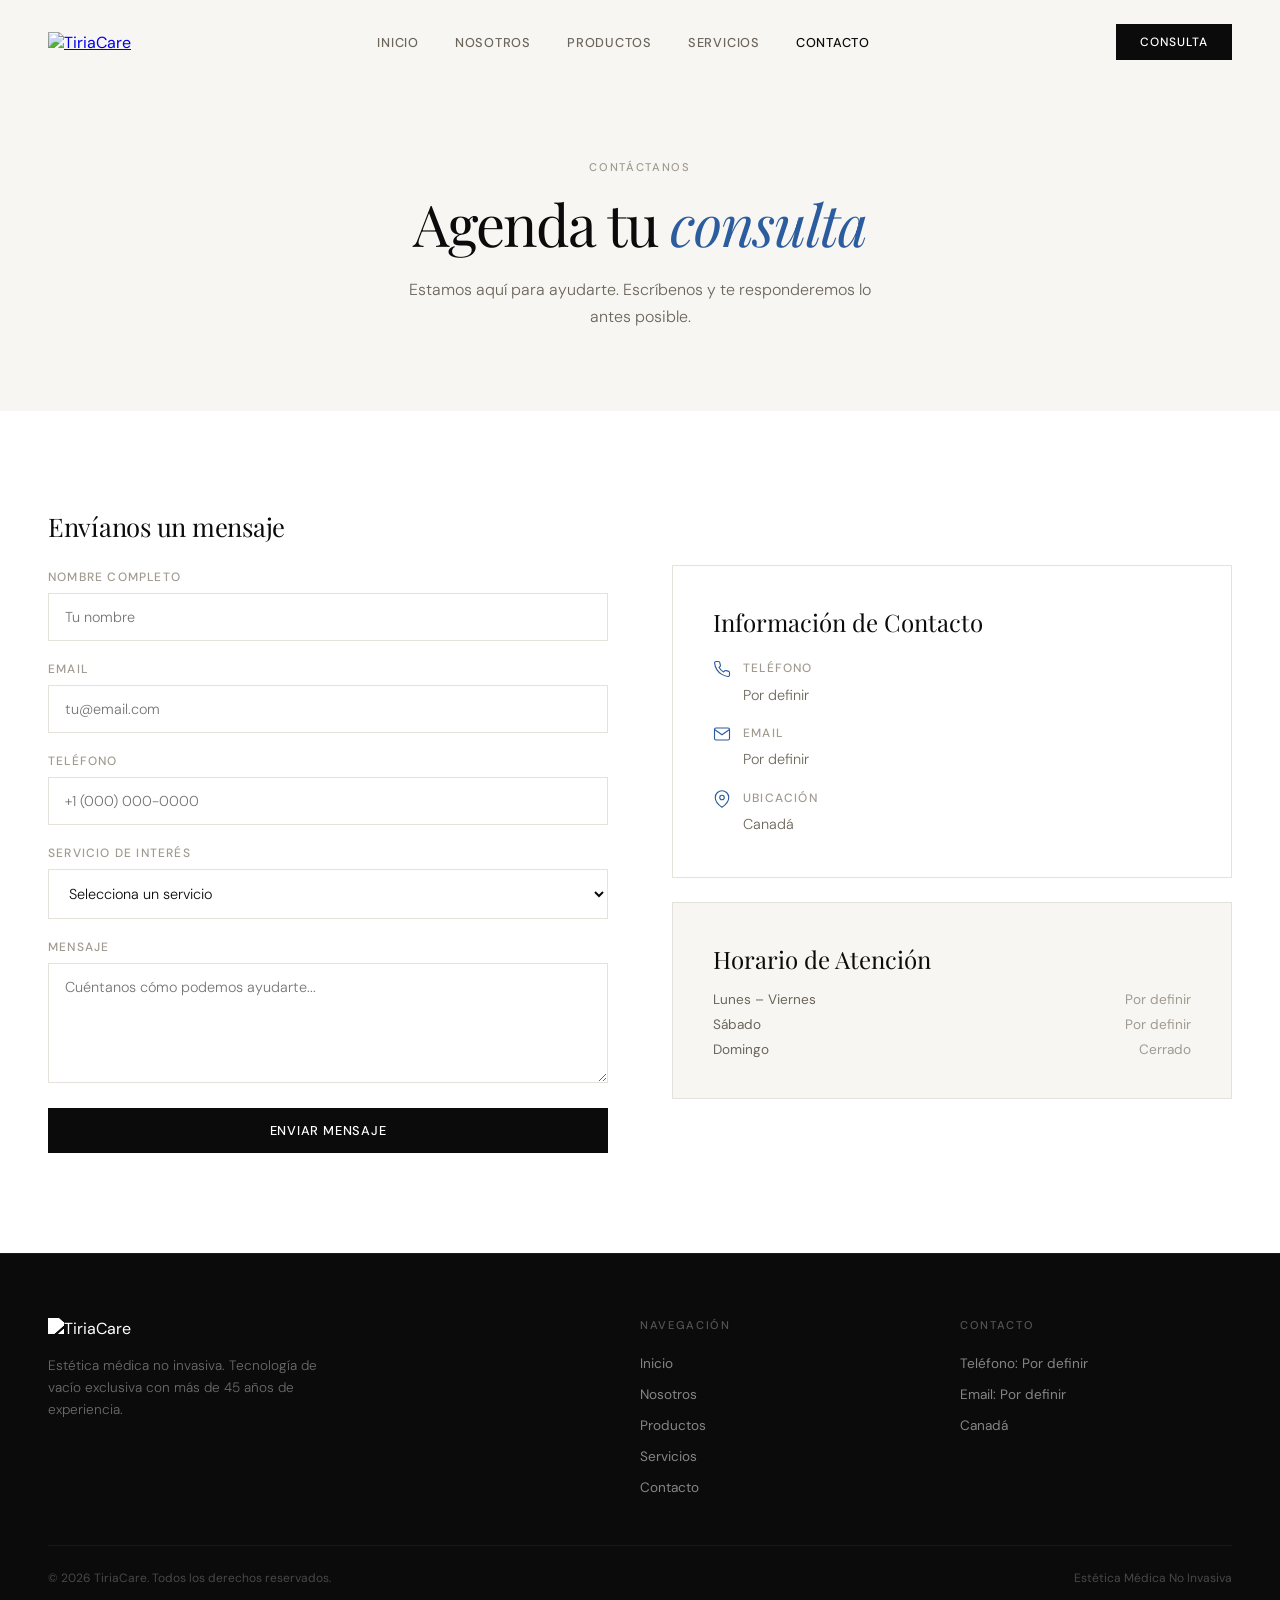
==== pages/contacto.html @ 7736f006 "Save current version — multi-page layout v1 Co-Authored-By: Claude Opus 4.6 (1M context) <noreply@an" ====
<!DOCTYPE html>
<html lang="es">
<head>
  <meta charset="UTF-8">
  <meta name="viewport" content="width=device-width, initial-scale=1.0">
  <title>Contacto — TiriaCare</title>
  <link rel="stylesheet" href="../styles.css">
</head>
<body>

  <!-- Nav -->
  <nav class="nav" id="navbar">
    <a href="../index.html" class="nav-logo"><img src="../brand_assets/logo.jpeg" alt="TiriaCare"></a>
    <div class="nav-links">
      <a href="../index.html">Inicio</a>
      <a href="nosotros.html">Nosotros</a>
      <a href="productos.html">Productos</a>
      <a href="servicios.html">Servicios</a>
      <a href="contacto.html" class="active">Contacto</a>
    </div>
    <a href="contacto.html" class="nav-cta">Consulta</a>
    <button class="hamburger" id="hamburger" aria-label="Menú"><span></span><span></span><span></span></button>
  </nav>
  <div class="mobile-menu" id="mobileMenu">
    <a href="../index.html">Inicio</a>
    <a href="nosotros.html">Nosotros</a>
    <a href="productos.html">Productos</a>
    <a href="servicios.html">Servicios</a>
    <a href="contacto.html">Contacto</a>
  </div>

  <!-- Header -->
  <div class="page-header">
    <p class="page-header-label reveal">Contáctanos</p>
    <h1 class="reveal d1">Agenda tu <em>consulta</em></h1>
    <p class="page-header-sub reveal d2">Estamos aquí para ayudarte. Escríbenos y te responderemos lo antes posible.</p>
  </div>

  <!-- Contact Content -->
  <section class="section">
    <div class="container grid-2-1">
      <!-- Form -->
      <div class="reveal">
        <h2 class="h3" style="margin-bottom: 28px;">Envíanos un mensaje</h2>
        <form onsubmit="event.preventDefault(); alert('Formulario enviado — funcionalidad por conectar');">
          <div class="form-group">
            <label for="nombre">Nombre completo</label>
            <input type="text" id="nombre" name="nombre" placeholder="Tu nombre" required>
          </div>
          <div class="form-group">
            <label for="email">Email</label>
            <input type="email" id="email" name="email" placeholder="tu@email.com" required>
          </div>
          <div class="form-group">
            <label for="telefono">Teléfono</label>
            <input type="tel" id="telefono" name="telefono" placeholder="+1 (000) 000-0000">
          </div>
          <div class="form-group">
            <label for="servicio">Servicio de interés</label>
            <select id="servicio" name="servicio">
              <option value="">Selecciona un servicio</option>
              <option value="estetica">Estética Corporal</option>
              <option value="preoperatorio">Preparación Preoperatoria</option>
              <option value="posoperatorio">Recuperación Posoperatoria</option>
              <option value="fitness">Complemento Fitness</option>
              <option value="formacion">Formación Profesional</option>
              <option value="otro">Otro</option>
            </select>
          </div>
          <div class="form-group">
            <label for="mensaje">Mensaje</label>
            <textarea id="mensaje" name="mensaje" placeholder="Cuéntanos cómo podemos ayudarte..."></textarea>
          </div>
          <button type="submit" class="btn btn-dark" style="width: 100%; justify-content: center;">Enviar Mensaje</button>
        </form>
      </div>

      <!-- Contact Info -->
      <div class="reveal-right">
        <div class="card" style="margin-bottom: 24px;">
          <h3>Información de Contacto</h3>
          <div style="margin-top: 20px; display: flex; flex-direction: column; gap: 16px;">
            <div style="display: flex; align-items: flex-start; gap: 12px;">
              <svg width="18" height="18" viewBox="0 0 24 24" fill="none" stroke="var(--blue)" stroke-width="1.5" stroke-linecap="round" stroke-linejoin="round" style="flex-shrink: 0; margin-top: 2px;">
                <path d="M22 16.92v3a2 2 0 0 1-2.18 2 19.79 19.79 0 0 1-8.63-3.07 19.5 19.5 0 0 1-6-6 19.79 19.79 0 0 1-3.07-8.67A2 2 0 0 1 4.11 2h3a2 2 0 0 1 2 1.72c.127.96.361 1.903.7 2.81a2 2 0 0 1-.45 2.11L8.09 9.91a16 16 0 0 0 6 6l1.27-1.27a2 2 0 0 1 2.11-.45c.907.339 1.85.573 2.81.7A2 2 0 0 1 22 16.92z"/>
              </svg>
              <div>
                <p style="font-size: 0.75rem; font-weight: 500; letter-spacing: 0.1em; text-transform: uppercase; color: var(--gray-400); margin-bottom: 4px;">Teléfono</p>
                <p style="font-size: 0.9rem; color: var(--gray-600);">Por definir</p>
              </div>
            </div>
            <div style="display: flex; align-items: flex-start; gap: 12px;">
              <svg width="18" height="18" viewBox="0 0 24 24" fill="none" stroke="var(--blue)" stroke-width="1.5" stroke-linecap="round" stroke-linejoin="round" style="flex-shrink: 0; margin-top: 2px;">
                <path d="M4 4h16c1.1 0 2 .9 2 2v12c0 1.1-.9 2-2 2H4c-1.1 0-2-.9-2-2V6c0-1.1.9-2 2-2z"/><polyline points="22,6 12,13 2,6"/>
              </svg>
              <div>
                <p style="font-size: 0.75rem; font-weight: 500; letter-spacing: 0.1em; text-transform: uppercase; color: var(--gray-400); margin-bottom: 4px;">Email</p>
                <p style="font-size: 0.9rem; color: var(--gray-600);">Por definir</p>
              </div>
            </div>
            <div style="display: flex; align-items: flex-start; gap: 12px;">
              <svg width="18" height="18" viewBox="0 0 24 24" fill="none" stroke="var(--blue)" stroke-width="1.5" stroke-linecap="round" stroke-linejoin="round" style="flex-shrink: 0; margin-top: 2px;">
                <path d="M21 10c0 7-9 13-9 13s-9-6-9-13a9 9 0 0 1 18 0z"/><circle cx="12" cy="10" r="3"/>
              </svg>
              <div>
                <p style="font-size: 0.75rem; font-weight: 500; letter-spacing: 0.1em; text-transform: uppercase; color: var(--gray-400); margin-bottom: 4px;">Ubicación</p>
                <p style="font-size: 0.9rem; color: var(--gray-600);">Canadá</p>
              </div>
            </div>
          </div>
        </div>

        <div class="card" style="background: var(--off-white); border-color: var(--gray-200);">
          <h3>Horario de Atención</h3>
          <div style="margin-top: 16px; display: flex; flex-direction: column; gap: 8px;">
            <div style="display: flex; justify-content: space-between; font-size: 0.85rem;">
              <span style="color: var(--gray-600);">Lunes – Viernes</span>
              <span style="color: var(--gray-400);">Por definir</span>
            </div>
            <div style="display: flex; justify-content: space-between; font-size: 0.85rem;">
              <span style="color: var(--gray-600);">Sábado</span>
              <span style="color: var(--gray-400);">Por definir</span>
            </div>
            <div style="display: flex; justify-content: space-between; font-size: 0.85rem;">
              <span style="color: var(--gray-600);">Domingo</span>
              <span style="color: var(--gray-400);">Cerrado</span>
            </div>
          </div>
        </div>
      </div>
    </div>
  </section>

  <!-- Footer -->
  <footer class="footer">
    <div class="footer-grid">
      <div class="footer-brand">
        <img src="../brand_assets/logo.jpeg" alt="TiriaCare" style="height: 32px;" class="logo-white">
        <p>Estética médica no invasiva. Tecnología de vacío exclusiva con más de 45 años de experiencia.</p>
      </div>
      <div>
        <h4>Navegación</h4>
        <ul class="footer-links">
          <li><a href="../index.html">Inicio</a></li>
          <li><a href="nosotros.html">Nosotros</a></li>
          <li><a href="productos.html">Productos</a></li>
          <li><a href="servicios.html">Servicios</a></li>
          <li><a href="contacto.html">Contacto</a></li>
        </ul>
      </div>
      <div>
        <h4>Contacto</h4>
        <ul class="footer-links">
          <li><a href="#">Teléfono: Por definir</a></li>
          <li><a href="#">Email: Por definir</a></li>
          <li><a href="#">Canadá</a></li>
        </ul>
      </div>
    </div>
    <div class="footer-bottom">
      <p>&copy; 2026 TiriaCare. Todos los derechos reservados.</p>
      <p>Estética Médica No Invasiva</p>
    </div>
  </footer>

  <script src="../main.js"></script>
</body>
</html>
---- styles.css ----
@import url('https://fonts.googleapis.com/css2?family=Playfair+Display:ital,wght@0,400;0,500;0,600;1,400;1,500&family=DM+Sans:ital,wght@0,300;0,400;0,500;0,600;1,300;1,400&display=swap');

:root {
  --black: #0B0B0B;
  --white: #FFFFFF;
  --off-white: #F8F6F3;
  --blue: #2B5C9E;
  --blue-light: #4A7FCC;
  --blue-pale: #E8EFF8;
  --blue-glass: #6BA3E0;
  --gray-100: #F2F0ED;
  --gray-200: #E5E2DC;
  --gray-400: #A09A90;
  --gray-600: #6B655B;
  --gray-800: #2E2B27;
  --serif: 'Playfair Display', Georgia, serif;
  --sans: 'DM Sans', system-ui, sans-serif;
  --ease-out: cubic-bezier(0.16, 1, 0.3, 1);
}

*, *::before, *::after { margin: 0; padding: 0; box-sizing: border-box; }
html { scroll-behavior: smooth; }
body {
  font-family: var(--sans);
  background: var(--white);
  color: var(--black);
  overflow-x: hidden;
  -webkit-font-smoothing: antialiased;
}

/* ─── NAV ─── */
.nav {
  position: fixed;
  top: 0;
  left: 0;
  right: 0;
  z-index: 100;
  padding: 24px 48px;
  display: flex;
  align-items: center;
  justify-content: space-between;
  transition: background 0.4s ease, padding 0.4s ease, backdrop-filter 0.4s ease;
}
.nav.scrolled {
  background: rgba(255,255,255,0.9);
  backdrop-filter: blur(24px);
  -webkit-backdrop-filter: blur(24px);
  padding: 16px 48px;
  border-bottom: 1px solid var(--gray-200);
}
.nav-logo img { height: 36px; width: auto; }
.nav-links { display: flex; align-items: center; gap: 36px; }
.nav-links a {
  font-family: var(--sans);
  font-size: 0.8rem;
  font-weight: 500;
  letter-spacing: 0.06em;
  text-transform: uppercase;
  color: var(--gray-600);
  text-decoration: none;
  transition: color 0.3s ease;
}
.nav-links a:hover, .nav-links a.active { color: var(--black); }
.nav-cta {
  display: inline-flex;
  align-items: center;
  padding: 10px 24px;
  background: var(--black);
  color: var(--white);
  font-family: var(--sans);
  font-size: 0.75rem;
  font-weight: 500;
  letter-spacing: 0.08em;
  text-transform: uppercase;
  text-decoration: none;
  border: none;
  cursor: pointer;
  transition: background 0.3s ease, transform 0.3s var(--ease-out);
}
.nav-cta:hover { background: var(--blue); transform: translateY(-1px); }
.nav-cta:focus-visible { outline: 2px solid var(--blue); outline-offset: 3px; }

/* Hamburger */
.hamburger {
  display: none;
  flex-direction: column;
  gap: 5px;
  cursor: pointer;
  background: none;
  border: none;
  padding: 8px;
  z-index: 300;
}
.hamburger span {
  width: 22px;
  height: 1.5px;
  background: var(--black);
  transition: transform 0.3s ease, opacity 0.3s ease;
}
.hamburger.active span:nth-child(1) { transform: translateY(6.5px) rotate(45deg); }
.hamburger.active span:nth-child(2) { opacity: 0; }
.hamburger.active span:nth-child(3) { transform: translateY(-6.5px) rotate(-45deg); }

.mobile-menu {
  position: fixed;
  inset: 0;
  z-index: 200;
  background: rgba(255,255,255,0.97);
  backdrop-filter: blur(30px);
  display: flex;
  flex-direction: column;
  align-items: center;
  justify-content: center;
  gap: 28px;
  transform: translateY(-100%);
  transition: transform 0.5s var(--ease-out);
}
.mobile-menu.open { transform: translateY(0); }
.mobile-menu a {
  font-family: var(--serif);
  font-size: 1.75rem;
  color: var(--black);
  text-decoration: none;
}

@media (max-width: 768px) {
  .hamburger { display: flex; }
  .nav-links, .nav .nav-cta { display: none; }
  .nav { padding: 16px 24px; }
  .nav.scrolled { padding: 12px 24px; }
}

/* ─── REVEAL ANIMATIONS ─── */
.reveal {
  opacity: 0;
  transform: translateY(32px);
  transition: opacity 0.8s var(--ease-out), transform 0.8s var(--ease-out);
}
.reveal.visible { opacity: 1; transform: translateY(0); }
.reveal-left { opacity: 0; transform: translateX(-40px); transition: opacity 0.8s var(--ease-out), transform 0.8s var(--ease-out); }
.reveal-left.visible { opacity: 1; transform: translateX(0); }
.reveal-right { opacity: 0; transform: translateX(40px); transition: opacity 0.8s var(--ease-out), transform 0.8s var(--ease-out); }
.reveal-right.visible { opacity: 1; transform: translateX(0); }
.d1 { transition-delay: 0.1s; }
.d2 { transition-delay: 0.2s; }
.d3 { transition-delay: 0.3s; }
.d4 { transition-delay: 0.4s; }

/* ─── HERO (home) ─── */
.hero {
  min-height: 100vh;
  display: flex;
  align-items: center;
  position: relative;
  overflow: hidden;
  background: var(--off-white);
}
.hero-grid {
  max-width: 1280px;
  margin: 0 auto;
  padding: 120px 48px 80px;
  display: grid;
  grid-template-columns: 1fr 1fr;
  gap: 80px;
  align-items: center;
  width: 100%;
}
.hero-badge {
  display: inline-flex;
  align-items: center;
  gap: 10px;
  padding: 8px 16px;
  background: var(--white);
  border: 1px solid var(--gray-200);
  margin-bottom: 32px;
}
.hero-badge span {
  font-size: 0.7rem;
  font-weight: 500;
  letter-spacing: 0.12em;
  text-transform: uppercase;
  color: var(--gray-600);
}
.hero-badge-dot { width: 6px; height: 6px; border-radius: 50%; background: var(--blue); }
.hero h1 {
  font-family: var(--serif);
  font-size: clamp(2.8rem, 5vw, 4.2rem);
  font-weight: 400;
  line-height: 1.1;
  letter-spacing: -0.02em;
  color: var(--black);
  margin-bottom: 24px;
}
.hero h1 em { font-style: italic; color: var(--blue); }
.hero-text {
  font-size: 1rem;
  font-weight: 300;
  line-height: 1.7;
  color: var(--gray-600);
  max-width: 420px;
  margin-bottom: 40px;
}
.hero-btns { display: flex; gap: 12px; flex-wrap: wrap; }
.hero-img-wrap {
  position: relative;
  display: flex;
  align-items: center;
  justify-content: center;
}
.hero-img-wrap img {
  width: 100%;
  max-width: 520px;
  border-radius: 2px;
}
.hero-float {
  position: absolute;
  bottom: -16px;
  left: -24px;
  background: var(--white);
  padding: 20px 28px;
  box-shadow: 0 12px 40px rgba(0,0,0,0.06);
}
.hero-float-num {
  font-family: var(--serif);
  font-size: 2.2rem;
  font-weight: 400;
  color: var(--blue);
  line-height: 1;
}
.hero-float-label {
  font-size: 0.7rem;
  font-weight: 500;
  letter-spacing: 0.1em;
  text-transform: uppercase;
  color: var(--gray-400);
  margin-top: 4px;
}
@media (max-width: 768px) {
  .hero-grid { grid-template-columns: 1fr; gap: 40px; padding: 120px 24px 60px; }
  .hero-img-wrap { order: -1; }
  .hero-float { bottom: -12px; left: 0; }
}

/* ─── BUTTONS ─── */
.btn {
  display: inline-flex;
  align-items: center;
  gap: 8px;
  padding: 14px 32px;
  font-family: var(--sans);
  font-size: 0.8rem;
  font-weight: 500;
  letter-spacing: 0.06em;
  text-transform: uppercase;
  text-decoration: none;
  cursor: pointer;
  border: none;
  transition: transform 0.3s var(--ease-out), box-shadow 0.3s ease, background 0.3s ease, color 0.3s ease;
}
.btn:active { transform: translateY(0) !important; }
.btn:focus-visible { outline: 2px solid var(--blue); outline-offset: 3px; }
.btn-dark {
  background: var(--black);
  color: var(--white);
}
.btn-dark:hover { background: var(--blue); transform: translateY(-2px); box-shadow: 0 8px 24px rgba(43,92,158,0.2); }
.btn-outline {
  background: transparent;
  color: var(--black);
  border: 1px solid var(--gray-200);
}
.btn-outline:hover { border-color: var(--black); transform: translateY(-2px); }
.btn-white {
  background: var(--white);
  color: var(--black);
}
.btn-white:hover { transform: translateY(-2px); box-shadow: 0 8px 24px rgba(0,0,0,0.08); }

/* ─── PAGE HEADERS ─── */
.page-header {
  padding: 160px 48px 80px;
  text-align: center;
  background: var(--off-white);
  position: relative;
}
.page-header-label {
  font-size: 0.7rem;
  font-weight: 500;
  letter-spacing: 0.15em;
  text-transform: uppercase;
  color: var(--gray-400);
  margin-bottom: 16px;
}
.page-header h1 {
  font-family: var(--serif);
  font-size: clamp(2.4rem, 4.5vw, 3.6rem);
  font-weight: 400;
  line-height: 1.15;
  letter-spacing: -0.02em;
  max-width: 600px;
  margin: 0 auto;
}
.page-header h1 em { font-style: italic; color: var(--blue); }
.page-header-sub {
  font-size: 1rem;
  font-weight: 300;
  line-height: 1.7;
  color: var(--gray-600);
  max-width: 500px;
  margin: 20px auto 0;
}
@media (max-width: 768px) {
  .page-header { padding: 140px 24px 60px; }
}

/* ─── SECTIONS ─── */
.section { padding: 100px 48px; }
.section-sm { padding: 60px 48px; }
.section-dark { background: var(--black); color: var(--white); }
.section-cream { background: var(--off-white); }
.section-blue { background: var(--blue); color: var(--white); }
.container { max-width: 1200px; margin: 0 auto; }
.container-sm { max-width: 800px; margin: 0 auto; }
@media (max-width: 768px) {
  .section { padding: 60px 24px; }
  .section-sm { padding: 40px 24px; }
}

/* ─── SECTION LABELS ─── */
.label {
  font-size: 0.7rem;
  font-weight: 500;
  letter-spacing: 0.15em;
  text-transform: uppercase;
  color: var(--gray-400);
  margin-bottom: 12px;
}
.label-light { color: rgba(255,255,255,0.4); }

/* ─── HEADINGS ─── */
.h2 {
  font-family: var(--serif);
  font-size: clamp(2rem, 3.5vw, 3rem);
  font-weight: 400;
  line-height: 1.15;
  letter-spacing: -0.02em;
}
.h2 em { font-style: italic; color: var(--blue); }
.h3 {
  font-family: var(--serif);
  font-size: clamp(1.4rem, 2vw, 1.8rem);
  font-weight: 400;
  line-height: 1.2;
  letter-spacing: -0.01em;
}
.body-text {
  font-size: 0.95rem;
  font-weight: 300;
  line-height: 1.7;
  color: var(--gray-600);
}

/* ─── CARDS ─── */
.card {
  background: var(--white);
  padding: 40px;
  position: relative;
  border: 1px solid var(--gray-200);
  transition: transform 0.5s var(--ease-out), box-shadow 0.5s ease, border-color 0.3s ease;
}
.card:hover {
  transform: translateY(-6px);
  box-shadow: 0 16px 48px rgba(0,0,0,0.06);
  border-color: var(--blue-light);
}
.card-dark {
  background: var(--gray-800);
  border-color: rgba(255,255,255,0.08);
}
.card-dark:hover { border-color: var(--blue-light); }
.card-num {
  font-family: var(--serif);
  font-size: 3rem;
  font-weight: 400;
  color: var(--gray-200);
  line-height: 1;
  margin-bottom: 20px;
}
.card-dark .card-num { color: rgba(255,255,255,0.08); }
.card h3 {
  font-family: var(--serif);
  font-size: 1.5rem;
  font-weight: 400;
  margin-bottom: 4px;
}
.card .tag {
  font-size: 0.7rem;
  font-weight: 500;
  letter-spacing: 0.1em;
  text-transform: uppercase;
  color: var(--blue);
  margin-bottom: 16px;
  display: block;
}
.card p {
  font-size: 0.9rem;
  font-weight: 300;
  line-height: 1.7;
  color: var(--gray-600);
}
.card-dark p { color: rgba(255,255,255,0.5); }
.card-features {
  list-style: none;
  margin-top: 20px;
  display: flex;
  flex-direction: column;
  gap: 8px;
}
.card-features li {
  display: flex;
  align-items: center;
  gap: 10px;
  font-size: 0.85rem;
  color: var(--gray-600);
}
.card-dark .card-features li { color: rgba(255,255,255,0.5); }
.card-features li::before {
  content: '';
  width: 5px;
  height: 5px;
  border-radius: 50%;
  background: var(--blue);
  flex-shrink: 0;
}

/* ─── GRID LAYOUTS ─── */
.grid-2 { display: grid; grid-template-columns: 1fr 1fr; gap: 32px; }
.grid-3 { display: grid; grid-template-columns: repeat(3, 1fr); gap: 32px; }
.grid-4 { display: grid; grid-template-columns: repeat(4, 1fr); gap: 32px; }
.grid-2-1 { display: grid; grid-template-columns: 1fr 1fr; gap: 64px; align-items: center; }
@media (max-width: 1024px) {
  .grid-4 { grid-template-columns: 1fr 1fr; }
}
@media (max-width: 768px) {
  .grid-2, .grid-3, .grid-4, .grid-2-1 { grid-template-columns: 1fr; gap: 24px; }
  .grid-2-1 { gap: 40px; }
}

/* ─── HIGHLIGHTS ROW (home) ─── */
.highlights {
  display: grid;
  grid-template-columns: repeat(3, 1fr);
  border-top: 1px solid var(--gray-200);
  border-bottom: 1px solid var(--gray-200);
}
.highlight-item {
  padding: 48px;
  text-align: center;
  border-right: 1px solid var(--gray-200);
  transition: background 0.3s ease;
}
.highlight-item:last-child { border-right: none; }
.highlight-item:hover { background: var(--off-white); }
.highlight-num {
  font-family: var(--serif);
  font-size: 2.6rem;
  font-weight: 400;
  color: var(--blue);
  line-height: 1;
}
.highlight-text {
  font-size: 0.75rem;
  font-weight: 500;
  letter-spacing: 0.1em;
  text-transform: uppercase;
  color: var(--gray-400);
  margin-top: 8px;
}
@media (max-width: 768px) {
  .highlights { grid-template-columns: 1fr; }
  .highlight-item { border-right: none; border-bottom: 1px solid var(--gray-200); padding: 32px 24px; }
  .highlight-item:last-child { border-bottom: none; }
}

/* ─── SERVICE PREVIEW (home) ─── */
.service-row {
  display: flex;
  align-items: center;
  gap: 20px;
  padding: 24px 0;
  border-bottom: 1px solid var(--gray-200);
  cursor: default;
  transition: padding-left 0.3s var(--ease-out);
}
.service-row:hover { padding-left: 12px; }
.service-row-num {
  font-family: var(--serif);
  font-size: 1.1rem;
  color: var(--gray-400);
  min-width: 28px;
}
.service-row h3 {
  font-family: var(--serif);
  font-size: 1.3rem;
  font-weight: 400;
  flex: 1;
}
.service-row-arrow {
  font-size: 1.2rem;
  color: var(--gray-400);
  transition: transform 0.3s var(--ease-out), color 0.3s ease;
}
.service-row:hover .service-row-arrow { transform: translateX(4px); color: var(--blue); }

/* ─── CTA BANNER ─── */
.cta-banner {
  padding: 80px 48px;
  background: var(--black);
  text-align: center;
  position: relative;
  overflow: hidden;
}
.cta-banner::before {
  content: '';
  position: absolute;
  width: 500px;
  height: 500px;
  border-radius: 50%;
  background: radial-gradient(circle, rgba(43,92,158,0.15), transparent 70%);
  top: 50%;
  left: 50%;
  transform: translate(-50%, -50%);
  pointer-events: none;
}
.cta-banner h2 {
  font-family: var(--serif);
  font-size: clamp(2rem, 3.5vw, 2.8rem);
  font-weight: 400;
  color: var(--white);
  margin-bottom: 16px;
  position: relative;
}
.cta-banner h2 em { font-style: italic; color: var(--blue-light); }
.cta-banner p {
  font-size: 0.95rem;
  font-weight: 300;
  color: rgba(255,255,255,0.5);
  max-width: 440px;
  margin: 0 auto 32px;
  line-height: 1.7;
  position: relative;
}
@media (max-width: 768px) {
  .cta-banner { padding: 60px 24px; }
}

/* ─── FOOTER ─── */
.footer {
  padding: 64px 48px 32px;
  background: var(--black);
  color: var(--white);
  border-top: 1px solid rgba(255,255,255,0.06);
}
.footer-grid {
  max-width: 1200px;
  margin: 0 auto;
  display: grid;
  grid-template-columns: 2fr 1fr 1fr;
  gap: 48px;
}
.footer-brand p {
  font-size: 0.85rem;
  font-weight: 300;
  color: rgba(255,255,255,0.4);
  line-height: 1.6;
  max-width: 300px;
  margin-top: 16px;
}
.footer h4 {
  font-size: 0.7rem;
  font-weight: 500;
  letter-spacing: 0.15em;
  text-transform: uppercase;
  color: rgba(255,255,255,0.3);
  margin-bottom: 20px;
}
.footer-links { list-style: none; display: flex; flex-direction: column; gap: 10px; }
.footer-links a {
  font-size: 0.85rem;
  color: rgba(255,255,255,0.5);
  text-decoration: none;
  transition: color 0.3s ease;
}
.footer-links a:hover { color: var(--white); }
.footer-bottom {
  max-width: 1200px;
  margin: 48px auto 0;
  padding-top: 24px;
  border-top: 1px solid rgba(255,255,255,0.06);
  display: flex;
  justify-content: space-between;
  align-items: center;
}
.footer-bottom p {
  font-size: 0.75rem;
  color: rgba(255,255,255,0.25);
}
@media (max-width: 768px) {
  .footer { padding: 48px 24px 24px; }
  .footer-grid { grid-template-columns: 1fr; gap: 32px; }
  .footer-bottom { flex-direction: column; gap: 8px; }
}

/* ─── ABOUT PAGE SPECIFIC ─── */
.about-img {
  width: 100%;
  border-radius: 2px;
  box-shadow: 0 16px 48px rgba(0,0,0,0.08);
}
.timeline-item {
  display: flex;
  gap: 24px;
  padding: 24px 0;
  border-bottom: 1px solid var(--gray-200);
}
.timeline-year {
  font-family: var(--serif);
  font-size: 1.1rem;
  color: var(--blue);
  min-width: 100px;
  flex-shrink: 0;
}
.timeline-text {
  font-size: 0.9rem;
  font-weight: 300;
  line-height: 1.6;
  color: var(--gray-600);
}

/* ─── PRODUCT PAGE ─── */
.product-hero-img {
  width: 100%;
  max-width: 600px;
  margin: 0 auto;
  display: block;
}

/* ─── SERVICE CONDITIONS ─── */
.condition-chip {
  display: inline-block;
  padding: 8px 18px;
  border: 1px solid var(--gray-200);
  font-size: 0.8rem;
  font-weight: 400;
  color: var(--gray-600);
  transition: background 0.3s ease, color 0.3s ease, border-color 0.3s ease, transform 0.3s var(--ease-out);
}
.condition-chip:hover {
  background: var(--blue);
  color: var(--white);
  border-color: var(--blue);
  transform: translateY(-2px);
}

/* ─── CONTACT FORM ─── */
.form-group { margin-bottom: 20px; }
.form-group label {
  display: block;
  font-size: 0.75rem;
  font-weight: 500;
  letter-spacing: 0.1em;
  text-transform: uppercase;
  color: var(--gray-400);
  margin-bottom: 8px;
}
.form-group input,
.form-group textarea,
.form-group select {
  width: 100%;
  padding: 14px 16px;
  font-family: var(--sans);
  font-size: 0.9rem;
  font-weight: 300;
  color: var(--black);
  background: var(--white);
  border: 1px solid var(--gray-200);
  outline: none;
  transition: border-color 0.3s ease;
}
.form-group input:focus,
.form-group textarea:focus,
.form-group select:focus {
  border-color: var(--blue);
}
.form-group textarea { resize: vertical; min-height: 120px; }

/* ─── ZONE PILLS (servicios) ─── */
.zone-tag {
  display: inline-flex;
  align-items: center;
  gap: 6px;
  padding: 6px 14px;
  background: var(--blue-pale);
  font-size: 0.8rem;
  color: var(--blue);
  font-weight: 400;
}

/* ─── LOGO INVERT ─── */
.logo-white { filter: brightness(0) invert(1); }
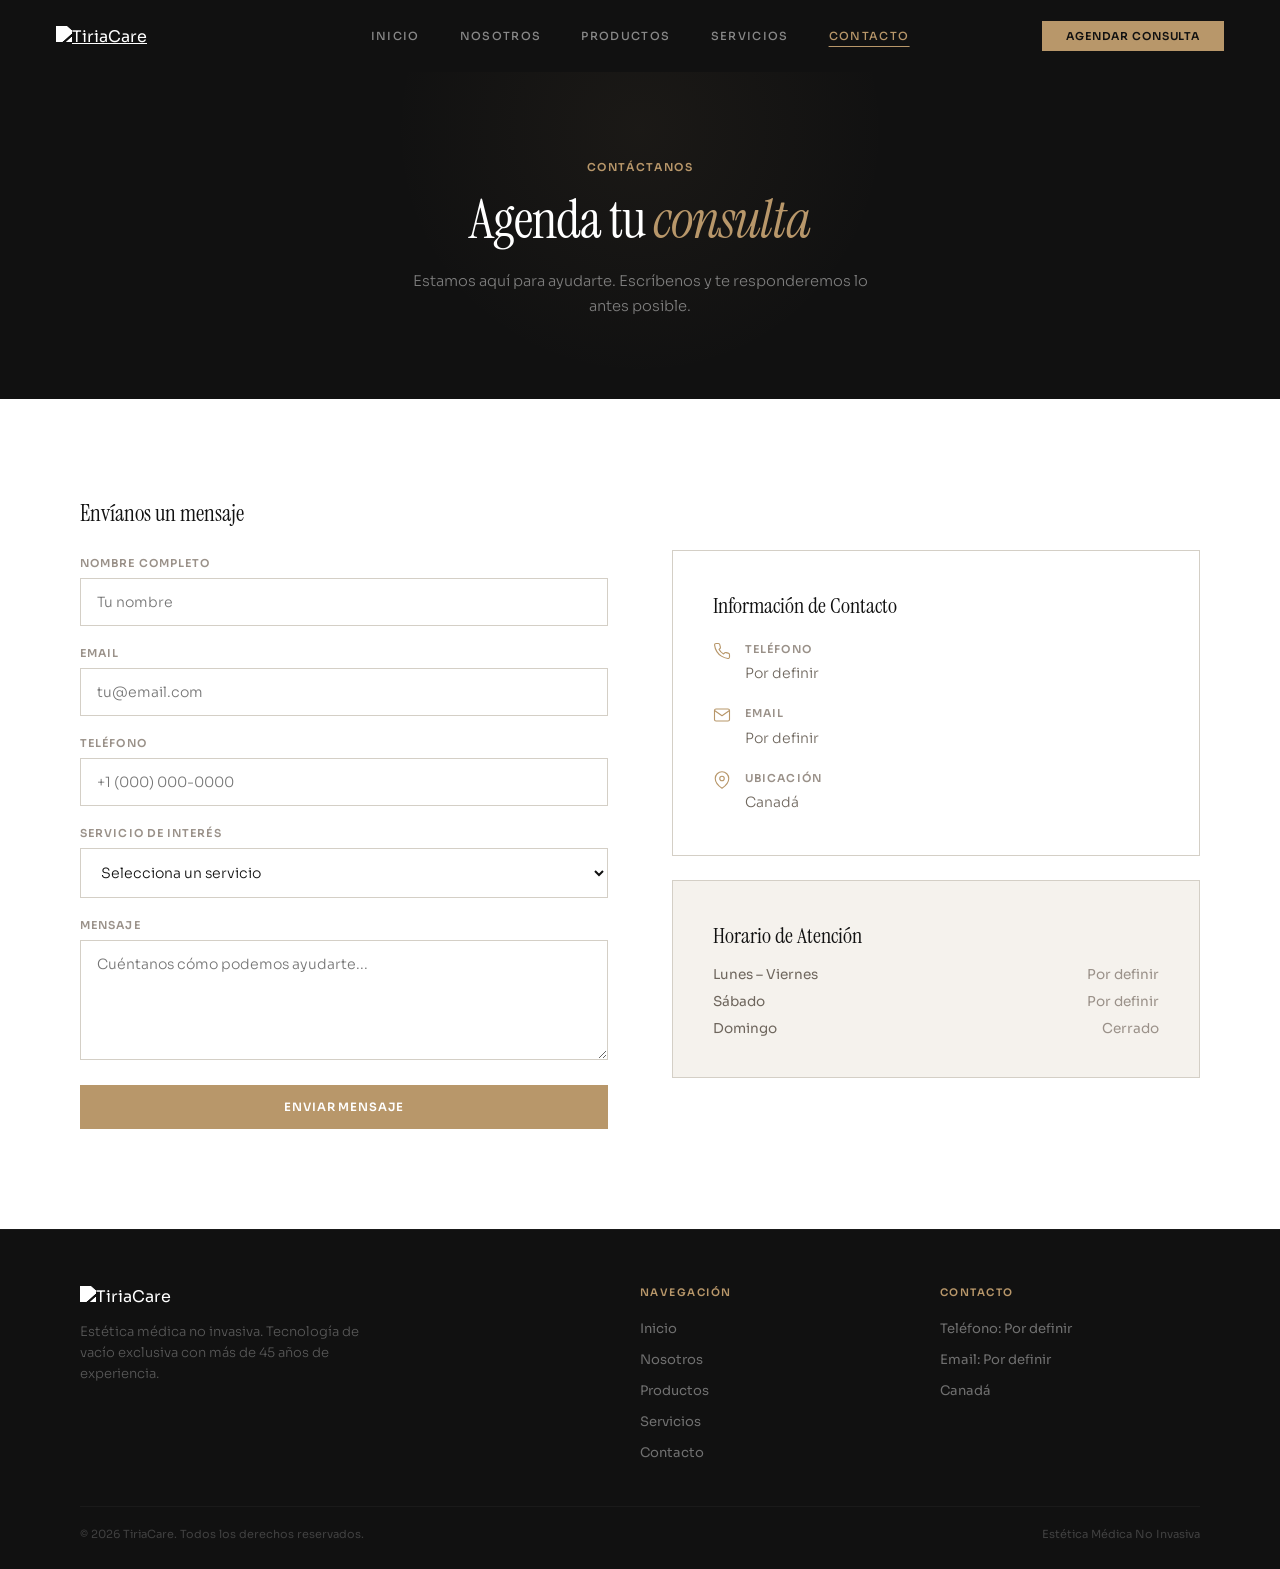
==== commit 82879140: "Example 1 — Dark luxury gold theme Co-Authored-By: Claude Opus 4.6 (1M context) <noreply@anthropic.c" ====
--- a/pages/contacto.html
+++ b/pages/contacto.html
@@ -8,17 +8,16 @@
 </head>
 <body>
 
-  <!-- Nav -->
   <nav class="nav" id="navbar">
     <a href="../index.html" class="nav-logo"><img src="../brand_assets/logo.jpeg" alt="TiriaCare"></a>
-    <div class="nav-links">
+    <div class="nav-center">
       <a href="../index.html">Inicio</a>
       <a href="nosotros.html">Nosotros</a>
       <a href="productos.html">Productos</a>
       <a href="servicios.html">Servicios</a>
       <a href="contacto.html" class="active">Contacto</a>
     </div>
-    <a href="contacto.html" class="nav-cta">Consulta</a>
+    <a href="contacto.html" class="nav-cta">Agendar Consulta</a>
     <button class="hamburger" id="hamburger" aria-label="Menú"><span></span><span></span><span></span></button>
   </nav>
   <div class="mobile-menu" id="mobileMenu">
@@ -29,17 +28,14 @@
     <a href="contacto.html">Contacto</a>
   </div>
 
-  <!-- Header -->
   <div class="page-header">
     <p class="page-header-label reveal">Contáctanos</p>
     <h1 class="reveal d1">Agenda tu <em>consulta</em></h1>
     <p class="page-header-sub reveal d2">Estamos aquí para ayudarte. Escríbenos y te responderemos lo antes posible.</p>
   </div>
 
-  <!-- Contact Content -->
   <section class="section">
     <div class="container grid-2-1">
-      <!-- Form -->
       <div class="reveal">
         <h2 class="h3" style="margin-bottom: 28px;">Envíanos un mensaje</h2>
         <form onsubmit="event.preventDefault(); alert('Formulario enviado — funcionalidad por conectar');">
@@ -71,59 +67,58 @@
             <label for="mensaje">Mensaje</label>
             <textarea id="mensaje" name="mensaje" placeholder="Cuéntanos cómo podemos ayudarte..."></textarea>
           </div>
-          <button type="submit" class="btn btn-dark" style="width: 100%; justify-content: center;">Enviar Mensaje</button>
+          <button type="submit" class="btn btn-gold" style="width: 100%; justify-content: center;">Enviar Mensaje</button>
         </form>
       </div>
 
-      <!-- Contact Info -->
       <div class="reveal-right">
         <div class="card" style="margin-bottom: 24px;">
           <h3>Información de Contacto</h3>
-          <div style="margin-top: 20px; display: flex; flex-direction: column; gap: 16px;">
-            <div style="display: flex; align-items: flex-start; gap: 12px;">
-              <svg width="18" height="18" viewBox="0 0 24 24" fill="none" stroke="var(--blue)" stroke-width="1.5" stroke-linecap="round" stroke-linejoin="round" style="flex-shrink: 0; margin-top: 2px;">
+          <div style="margin-top: 20px; display: flex; flex-direction: column; gap: 18px;">
+            <div style="display: flex; align-items: flex-start; gap: 14px;">
+              <svg width="18" height="18" viewBox="0 0 24 24" fill="none" stroke="var(--gold)" stroke-width="1.5" stroke-linecap="round" stroke-linejoin="round" style="flex-shrink: 0; margin-top: 2px;">
                 <path d="M22 16.92v3a2 2 0 0 1-2.18 2 19.79 19.79 0 0 1-8.63-3.07 19.5 19.5 0 0 1-6-6 19.79 19.79 0 0 1-3.07-8.67A2 2 0 0 1 4.11 2h3a2 2 0 0 1 2 1.72c.127.96.361 1.903.7 2.81a2 2 0 0 1-.45 2.11L8.09 9.91a16 16 0 0 0 6 6l1.27-1.27a2 2 0 0 1 2.11-.45c.907.339 1.85.573 2.81.7A2 2 0 0 1 22 16.92z"/>
               </svg>
               <div>
-                <p style="font-size: 0.75rem; font-weight: 500; letter-spacing: 0.1em; text-transform: uppercase; color: var(--gray-400); margin-bottom: 4px;">Teléfono</p>
-                <p style="font-size: 0.9rem; color: var(--gray-600);">Por definir</p>
+                <p style="font-size: 0.68rem; font-weight: 600; letter-spacing: 0.1em; text-transform: uppercase; color: var(--taupe); margin-bottom: 4px;">Teléfono</p>
+                <p style="font-size: 0.88rem; color: var(--stone);">Por definir</p>
               </div>
             </div>
-            <div style="display: flex; align-items: flex-start; gap: 12px;">
-              <svg width="18" height="18" viewBox="0 0 24 24" fill="none" stroke="var(--blue)" stroke-width="1.5" stroke-linecap="round" stroke-linejoin="round" style="flex-shrink: 0; margin-top: 2px;">
+            <div style="display: flex; align-items: flex-start; gap: 14px;">
+              <svg width="18" height="18" viewBox="0 0 24 24" fill="none" stroke="var(--gold)" stroke-width="1.5" stroke-linecap="round" stroke-linejoin="round" style="flex-shrink: 0; margin-top: 2px;">
                 <path d="M4 4h16c1.1 0 2 .9 2 2v12c0 1.1-.9 2-2 2H4c-1.1 0-2-.9-2-2V6c0-1.1.9-2 2-2z"/><polyline points="22,6 12,13 2,6"/>
               </svg>
               <div>
-                <p style="font-size: 0.75rem; font-weight: 500; letter-spacing: 0.1em; text-transform: uppercase; color: var(--gray-400); margin-bottom: 4px;">Email</p>
-                <p style="font-size: 0.9rem; color: var(--gray-600);">Por definir</p>
+                <p style="font-size: 0.68rem; font-weight: 600; letter-spacing: 0.1em; text-transform: uppercase; color: var(--taupe); margin-bottom: 4px;">Email</p>
+                <p style="font-size: 0.88rem; color: var(--stone);">Por definir</p>
               </div>
             </div>
-            <div style="display: flex; align-items: flex-start; gap: 12px;">
-              <svg width="18" height="18" viewBox="0 0 24 24" fill="none" stroke="var(--blue)" stroke-width="1.5" stroke-linecap="round" stroke-linejoin="round" style="flex-shrink: 0; margin-top: 2px;">
+            <div style="display: flex; align-items: flex-start; gap: 14px;">
+              <svg width="18" height="18" viewBox="0 0 24 24" fill="none" stroke="var(--gold)" stroke-width="1.5" stroke-linecap="round" stroke-linejoin="round" style="flex-shrink: 0; margin-top: 2px;">
                 <path d="M21 10c0 7-9 13-9 13s-9-6-9-13a9 9 0 0 1 18 0z"/><circle cx="12" cy="10" r="3"/>
               </svg>
               <div>
-                <p style="font-size: 0.75rem; font-weight: 500; letter-spacing: 0.1em; text-transform: uppercase; color: var(--gray-400); margin-bottom: 4px;">Ubicación</p>
-                <p style="font-size: 0.9rem; color: var(--gray-600);">Canadá</p>
+                <p style="font-size: 0.68rem; font-weight: 600; letter-spacing: 0.1em; text-transform: uppercase; color: var(--taupe); margin-bottom: 4px;">Ubicación</p>
+                <p style="font-size: 0.88rem; color: var(--stone);">Canadá</p>
               </div>
             </div>
           </div>
         </div>
 
-        <div class="card" style="background: var(--off-white); border-color: var(--gray-200);">
+        <div class="card" style="background: var(--cream); border-color: var(--sand);">
           <h3>Horario de Atención</h3>
-          <div style="margin-top: 16px; display: flex; flex-direction: column; gap: 8px;">
+          <div style="margin-top: 16px; display: flex; flex-direction: column; gap: 10px;">
             <div style="display: flex; justify-content: space-between; font-size: 0.85rem;">
-              <span style="color: var(--gray-600);">Lunes – Viernes</span>
-              <span style="color: var(--gray-400);">Por definir</span>
+              <span style="color: var(--stone);">Lunes – Viernes</span>
+              <span style="color: var(--taupe);">Por definir</span>
             </div>
             <div style="display: flex; justify-content: space-between; font-size: 0.85rem;">
-              <span style="color: var(--gray-600);">Sábado</span>
-              <span style="color: var(--gray-400);">Por definir</span>
+              <span style="color: var(--stone);">Sábado</span>
+              <span style="color: var(--taupe);">Por definir</span>
             </div>
             <div style="display: flex; justify-content: space-between; font-size: 0.85rem;">
-              <span style="color: var(--gray-600);">Domingo</span>
-              <span style="color: var(--gray-400);">Cerrado</span>
+              <span style="color: var(--stone);">Domingo</span>
+              <span style="color: var(--taupe);">Cerrado</span>
             </div>
           </div>
         </div>
@@ -131,7 +126,6 @@
     </div>
   </section>
 
-  <!-- Footer -->
   <footer class="footer">
     <div class="footer-grid">
       <div class="footer-brand">
--- a/styles.css
+++ b/styles.css
@@ -1,21 +1,23 @@
-@import url('https://fonts.googleapis.com/css2?family=Playfair+Display:ital,wght@0,400;0,500;0,600;1,400;1,500&family=DM+Sans:ital,wght@0,300;0,400;0,500;0,600;1,300;1,400&display=swap');
+@import url('https://fonts.googleapis.com/css2?family=Instrument+Serif:ital@0;1&family=Sora:wght@300;400;500;600;700&display=swap');
 
 :root {
-  --black: #0B0B0B;
+  --ink: #111111;
+  --charcoal: #1A1A1A;
+  --graphite: #2A2825;
   --white: #FFFFFF;
-  --off-white: #F8F6F3;
-  --blue: #2B5C9E;
-  --blue-light: #4A7FCC;
-  --blue-pale: #E8EFF8;
-  --blue-glass: #6BA3E0;
-  --gray-100: #F2F0ED;
-  --gray-200: #E5E2DC;
-  --gray-400: #A09A90;
-  --gray-600: #6B655B;
-  --gray-800: #2E2B27;
-  --serif: 'Playfair Display', Georgia, serif;
-  --sans: 'DM Sans', system-ui, sans-serif;
-  --ease-out: cubic-bezier(0.16, 1, 0.3, 1);
+  --cream: #F5F2ED;
+  --warm: #EDE8E0;
+  --sand: #D4CFC6;
+  --gold: #B8976A;
+  --gold-light: #D4B98A;
+  --gold-pale: #F0E6D6;
+  --taupe: #9A9189;
+  --stone: #6E665D;
+  --mist: #C5BFB6;
+  --serif: 'Instrument Serif', Georgia, serif;
+  --sans: 'Sora', system-ui, sans-serif;
+  --ease: cubic-bezier(0.22, 1, 0.36, 1);
+  --radius: 0px;
 }
 
 *, *::before, *::after { margin: 0; padding: 0; box-sizing: border-box; }
@@ -23,62 +25,83 @@
 body {
   font-family: var(--sans);
   background: var(--white);
-  color: var(--black);
+  color: var(--ink);
   overflow-x: hidden;
   -webkit-font-smoothing: antialiased;
-}
-
-/* ─── NAV ─── */
+  -moz-osx-font-smoothing: grayscale;
+}
+
+::selection {
+  background: var(--gold);
+  color: var(--white);
+}
+
+/* ─── NAVIGATION ─── */
 .nav {
   position: fixed;
-  top: 0;
-  left: 0;
-  right: 0;
+  top: 0; left: 0; right: 0;
   z-index: 100;
-  padding: 24px 48px;
+  padding: 0 56px;
+  height: 72px;
   display: flex;
   align-items: center;
   justify-content: space-between;
-  transition: background 0.4s ease, padding 0.4s ease, backdrop-filter 0.4s ease;
+  background: var(--ink);
+  transition: box-shadow 0.4s ease;
 }
 .nav.scrolled {
-  background: rgba(255,255,255,0.9);
-  backdrop-filter: blur(24px);
-  -webkit-backdrop-filter: blur(24px);
-  padding: 16px 48px;
-  border-bottom: 1px solid var(--gray-200);
-}
-.nav-logo img { height: 36px; width: auto; }
-.nav-links { display: flex; align-items: center; gap: 36px; }
-.nav-links a {
+  box-shadow: 0 1px 40px rgba(0,0,0,0.3);
+}
+.nav-logo img {
+  height: 32px;
+  width: auto;
+  filter: brightness(0) invert(1);
+}
+.nav-center {
+  display: flex;
+  align-items: center;
+  gap: 40px;
+  position: absolute;
+  left: 50%;
+  transform: translateX(-50%);
+}
+.nav-center a {
   font-family: var(--sans);
-  font-size: 0.8rem;
+  font-size: 0.7rem;
   font-weight: 500;
-  letter-spacing: 0.06em;
-  text-transform: uppercase;
-  color: var(--gray-600);
+  letter-spacing: 0.12em;
+  text-transform: uppercase;
+  color: rgba(255,255,255,0.5);
   text-decoration: none;
   transition: color 0.3s ease;
-}
-.nav-links a:hover, .nav-links a.active { color: var(--black); }
+  position: relative;
+}
+.nav-center a::after {
+  content: '';
+  position: absolute;
+  bottom: -4px; left: 0;
+  width: 0; height: 1px;
+  background: var(--gold);
+  transition: width 0.4s var(--ease);
+}
+.nav-center a:hover { color: var(--white); }
+.nav-center a:hover::after { width: 100%; }
+.nav-center a.active { color: var(--gold); }
+.nav-center a.active::after { width: 100%; }
 .nav-cta {
-  display: inline-flex;
-  align-items: center;
-  padding: 10px 24px;
-  background: var(--black);
-  color: var(--white);
+  padding: 8px 24px;
+  background: var(--gold);
+  color: var(--ink);
   font-family: var(--sans);
-  font-size: 0.75rem;
-  font-weight: 500;
+  font-size: 0.68rem;
+  font-weight: 600;
   letter-spacing: 0.08em;
   text-transform: uppercase;
   text-decoration: none;
-  border: none;
-  cursor: pointer;
-  transition: background 0.3s ease, transform 0.3s var(--ease-out);
-}
-.nav-cta:hover { background: var(--blue); transform: translateY(-1px); }
-.nav-cta:focus-visible { outline: 2px solid var(--blue); outline-offset: 3px; }
+  transition: background 0.3s ease, transform 0.3s var(--ease);
+}
+.nav-cta:hover { background: var(--gold-light); transform: translateY(-1px); }
+.nav-cta:focus-visible { outline: 2px solid var(--gold); outline-offset: 3px; }
 
 /* Hamburger */
 .hamburger {
@@ -92,9 +115,8 @@
   z-index: 300;
 }
 .hamburger span {
-  width: 22px;
-  height: 1.5px;
-  background: var(--black);
+  width: 22px; height: 1.5px;
+  background: var(--white);
   transition: transform 0.3s ease, opacity 0.3s ease;
 }
 .hamburger.active span:nth-child(1) { transform: translateY(6.5px) rotate(45deg); }
@@ -105,140 +127,146 @@
   position: fixed;
   inset: 0;
   z-index: 200;
-  background: rgba(255,255,255,0.97);
-  backdrop-filter: blur(30px);
+  background: var(--ink);
   display: flex;
   flex-direction: column;
   align-items: center;
   justify-content: center;
   gap: 28px;
   transform: translateY(-100%);
-  transition: transform 0.5s var(--ease-out);
+  transition: transform 0.5s var(--ease);
 }
 .mobile-menu.open { transform: translateY(0); }
 .mobile-menu a {
   font-family: var(--serif);
-  font-size: 1.75rem;
-  color: var(--black);
+  font-size: 2rem;
+  color: var(--white);
   text-decoration: none;
 }
-
-@media (max-width: 768px) {
+.mobile-menu a:hover { color: var(--gold); }
+
+@media (max-width: 900px) {
   .hamburger { display: flex; }
-  .nav-links, .nav .nav-cta { display: none; }
-  .nav { padding: 16px 24px; }
-  .nav.scrolled { padding: 12px 24px; }
-}
-
-/* ─── REVEAL ANIMATIONS ─── */
+  .nav-center, .nav > .nav-cta { display: none; }
+  .nav { padding: 0 20px; }
+}
+
+/* ─── ANIMATIONS ─── */
 .reveal {
   opacity: 0;
-  transform: translateY(32px);
-  transition: opacity 0.8s var(--ease-out), transform 0.8s var(--ease-out);
+  transform: translateY(30px);
+  transition: opacity 0.8s var(--ease), transform 0.8s var(--ease);
 }
 .reveal.visible { opacity: 1; transform: translateY(0); }
-.reveal-left { opacity: 0; transform: translateX(-40px); transition: opacity 0.8s var(--ease-out), transform 0.8s var(--ease-out); }
+.reveal-left { opacity: 0; transform: translateX(-30px); transition: opacity 0.8s var(--ease), transform 0.8s var(--ease); }
 .reveal-left.visible { opacity: 1; transform: translateX(0); }
-.reveal-right { opacity: 0; transform: translateX(40px); transition: opacity 0.8s var(--ease-out), transform 0.8s var(--ease-out); }
+.reveal-right { opacity: 0; transform: translateX(30px); transition: opacity 0.8s var(--ease), transform 0.8s var(--ease); }
 .reveal-right.visible { opacity: 1; transform: translateX(0); }
 .d1 { transition-delay: 0.1s; }
 .d2 { transition-delay: 0.2s; }
 .d3 { transition-delay: 0.3s; }
 .d4 { transition-delay: 0.4s; }
-
-/* ─── HERO (home) ─── */
+.d5 { transition-delay: 0.5s; }
+
+/* ─── HERO ─── */
 .hero {
   min-height: 100vh;
   display: flex;
   align-items: center;
   position: relative;
   overflow: hidden;
-  background: var(--off-white);
-}
-.hero-grid {
+  background: var(--ink);
+  color: var(--white);
+}
+.hero::before {
+  content: '';
+  position: absolute;
+  inset: 0;
+  background:
+    radial-gradient(ellipse 60% 50% at 80% 50%, rgba(184,151,106,0.08), transparent),
+    radial-gradient(ellipse 40% 60% at 20% 80%, rgba(184,151,106,0.04), transparent);
+  pointer-events: none;
+}
+.hero-inner {
   max-width: 1280px;
   margin: 0 auto;
-  padding: 120px 48px 80px;
+  padding: 140px 56px 100px;
   display: grid;
   grid-template-columns: 1fr 1fr;
-  gap: 80px;
+  gap: 72px;
   align-items: center;
   width: 100%;
-}
-.hero-badge {
-  display: inline-flex;
-  align-items: center;
-  gap: 10px;
-  padding: 8px 16px;
-  background: var(--white);
-  border: 1px solid var(--gray-200);
-  margin-bottom: 32px;
-}
-.hero-badge span {
-  font-size: 0.7rem;
-  font-weight: 500;
-  letter-spacing: 0.12em;
-  text-transform: uppercase;
-  color: var(--gray-600);
-}
-.hero-badge-dot { width: 6px; height: 6px; border-radius: 50%; background: var(--blue); }
+  position: relative;
+}
+.hero-overline {
+  display: flex;
+  align-items: center;
+  gap: 12px;
+  margin-bottom: 28px;
+}
+.hero-overline-line { width: 40px; height: 1px; background: var(--gold); }
+.hero-overline span {
+  font-size: 0.68rem;
+  font-weight: 600;
+  letter-spacing: 0.15em;
+  text-transform: uppercase;
+  color: var(--gold);
+}
 .hero h1 {
   font-family: var(--serif);
-  font-size: clamp(2.8rem, 5vw, 4.2rem);
-  font-weight: 400;
-  line-height: 1.1;
+  font-size: clamp(3rem, 5.5vw, 4.5rem);
+  font-weight: 400;
+  line-height: 1.08;
   letter-spacing: -0.02em;
-  color: var(--black);
   margin-bottom: 24px;
 }
-.hero h1 em { font-style: italic; color: var(--blue); }
-.hero-text {
-  font-size: 1rem;
+.hero h1 em {
+  font-style: italic;
+  color: var(--gold);
+}
+.hero-sub {
+  font-size: 0.95rem;
   font-weight: 300;
-  line-height: 1.7;
-  color: var(--gray-600);
-  max-width: 420px;
+  line-height: 1.8;
+  color: rgba(255,255,255,0.5);
+  max-width: 400px;
   margin-bottom: 40px;
 }
-.hero-btns { display: flex; gap: 12px; flex-wrap: wrap; }
-.hero-img-wrap {
-  position: relative;
-  display: flex;
-  align-items: center;
-  justify-content: center;
-}
-.hero-img-wrap img {
+.hero-actions { display: flex; gap: 16px; flex-wrap: wrap; }
+.hero-img {
+  position: relative;
+}
+.hero-img img {
   width: 100%;
-  max-width: 520px;
   border-radius: 2px;
-}
-.hero-float {
+  box-shadow: 0 24px 80px rgba(0,0,0,0.4);
+}
+.hero-stat {
   position: absolute;
-  bottom: -16px;
-  left: -24px;
+  bottom: -24px; left: -20px;
   background: var(--white);
   padding: 20px 28px;
-  box-shadow: 0 12px 40px rgba(0,0,0,0.06);
-}
-.hero-float-num {
-  font-family: var(--serif);
-  font-size: 2.2rem;
-  font-weight: 400;
-  color: var(--blue);
+  box-shadow: 0 16px 48px rgba(0,0,0,0.15);
+}
+.hero-stat-num {
+  font-family: var(--serif);
+  font-size: 2.4rem;
+  font-weight: 400;
+  color: var(--gold);
   line-height: 1;
 }
-.hero-float-label {
-  font-size: 0.7rem;
-  font-weight: 500;
+.hero-stat-label {
+  font-size: 0.65rem;
+  font-weight: 600;
   letter-spacing: 0.1em;
   text-transform: uppercase;
-  color: var(--gray-400);
+  color: var(--stone);
   margin-top: 4px;
 }
-@media (max-width: 768px) {
-  .hero-grid { grid-template-columns: 1fr; gap: 40px; padding: 120px 24px 60px; }
-  .hero-img-wrap { order: -1; }
-  .hero-float { bottom: -12px; left: 0; }
+@media (max-width: 900px) {
+  .hero-inner { grid-template-columns: 1fr; gap: 48px; padding: 120px 20px 60px; }
+  .hero-img { order: -1; }
+  .hero-stat { left: 0; bottom: -16px; }
 }
 
 /* ─── BUTTONS ─── */
@@ -246,276 +274,309 @@
   display: inline-flex;
   align-items: center;
   gap: 8px;
-  padding: 14px 32px;
+  padding: 15px 32px;
   font-family: var(--sans);
-  font-size: 0.8rem;
-  font-weight: 500;
-  letter-spacing: 0.06em;
+  font-size: 0.72rem;
+  font-weight: 600;
+  letter-spacing: 0.08em;
   text-transform: uppercase;
   text-decoration: none;
   cursor: pointer;
   border: none;
-  transition: transform 0.3s var(--ease-out), box-shadow 0.3s ease, background 0.3s ease, color 0.3s ease;
+  transition: transform 0.3s var(--ease), box-shadow 0.3s ease, background 0.3s ease, color 0.3s ease, border-color 0.3s ease;
 }
 .btn:active { transform: translateY(0) !important; }
-.btn:focus-visible { outline: 2px solid var(--blue); outline-offset: 3px; }
-.btn-dark {
-  background: var(--black);
+.btn:focus-visible { outline: 2px solid var(--gold); outline-offset: 3px; }
+.btn-gold { background: var(--gold); color: var(--white); }
+.btn-gold:hover { background: var(--gold-light); transform: translateY(-2px); box-shadow: 0 8px 24px rgba(184,151,106,0.3); }
+.btn-dark { background: var(--ink); color: var(--white); }
+.btn-dark:hover { background: var(--charcoal); transform: translateY(-2px); box-shadow: 0 8px 24px rgba(0,0,0,0.2); }
+.btn-outline-light {
+  background: transparent;
   color: var(--white);
-}
-.btn-dark:hover { background: var(--blue); transform: translateY(-2px); box-shadow: 0 8px 24px rgba(43,92,158,0.2); }
+  border: 1px solid rgba(255,255,255,0.25);
+}
+.btn-outline-light:hover { border-color: var(--gold); color: var(--gold); transform: translateY(-2px); }
 .btn-outline {
   background: transparent;
-  color: var(--black);
-  border: 1px solid var(--gray-200);
-}
-.btn-outline:hover { border-color: var(--black); transform: translateY(-2px); }
-.btn-white {
-  background: var(--white);
-  color: var(--black);
-}
+  color: var(--ink);
+  border: 1px solid var(--sand);
+}
+.btn-outline:hover { border-color: var(--ink); transform: translateY(-2px); }
+.btn-white { background: var(--white); color: var(--ink); }
 .btn-white:hover { transform: translateY(-2px); box-shadow: 0 8px 24px rgba(0,0,0,0.08); }
 
-/* ─── PAGE HEADERS ─── */
+/* ─── PAGE HEADER ─── */
 .page-header {
-  padding: 160px 48px 80px;
+  padding: 160px 56px 80px;
   text-align: center;
-  background: var(--off-white);
-  position: relative;
+  background: var(--ink);
+  color: var(--white);
+  position: relative;
+  overflow: hidden;
+}
+.page-header::before {
+  content: '';
+  position: absolute;
+  top: -30%; left: 50%;
+  transform: translateX(-50%);
+  width: 500px; height: 500px;
+  border-radius: 50%;
+  background: radial-gradient(circle, rgba(184,151,106,0.06), transparent 70%);
+  pointer-events: none;
 }
 .page-header-label {
-  font-size: 0.7rem;
-  font-weight: 500;
+  font-size: 0.68rem;
+  font-weight: 600;
   letter-spacing: 0.15em;
   text-transform: uppercase;
-  color: var(--gray-400);
+  color: var(--gold);
   margin-bottom: 16px;
+  position: relative;
 }
 .page-header h1 {
   font-family: var(--serif);
-  font-size: clamp(2.4rem, 4.5vw, 3.6rem);
-  font-weight: 400;
-  line-height: 1.15;
+  font-size: clamp(2.4rem, 4.5vw, 3.4rem);
+  font-weight: 400;
+  line-height: 1.12;
   letter-spacing: -0.02em;
-  max-width: 600px;
+  max-width: 580px;
   margin: 0 auto;
-}
-.page-header h1 em { font-style: italic; color: var(--blue); }
+  position: relative;
+}
+.page-header h1 em { font-style: italic; color: var(--gold); }
 .page-header-sub {
-  font-size: 1rem;
+  font-size: 0.92rem;
   font-weight: 300;
   line-height: 1.7;
-  color: var(--gray-600);
-  max-width: 500px;
-  margin: 20px auto 0;
-}
-@media (max-width: 768px) {
-  .page-header { padding: 140px 24px 60px; }
+  color: rgba(255,255,255,0.45);
+  max-width: 460px;
+  margin: 18px auto 0;
+  position: relative;
+}
+@media (max-width: 900px) {
+  .page-header { padding: 130px 20px 60px; }
 }
 
 /* ─── SECTIONS ─── */
-.section { padding: 100px 48px; }
-.section-sm { padding: 60px 48px; }
-.section-dark { background: var(--black); color: var(--white); }
-.section-cream { background: var(--off-white); }
-.section-blue { background: var(--blue); color: var(--white); }
-.container { max-width: 1200px; margin: 0 auto; }
-.container-sm { max-width: 800px; margin: 0 auto; }
-@media (max-width: 768px) {
-  .section { padding: 60px 24px; }
-  .section-sm { padding: 40px 24px; }
-}
-
-/* ─── SECTION LABELS ─── */
+.section { padding: 100px 56px; }
+.section-sm { padding: 56px 56px; }
+.section-dark { background: var(--ink); color: var(--white); }
+.section-cream { background: var(--cream); }
+.section-warm { background: var(--warm); }
+.container { max-width: 1120px; margin: 0 auto; }
+.container-narrow { max-width: 680px; margin: 0 auto; }
+@media (max-width: 900px) {
+  .section { padding: 64px 20px; }
+  .section-sm { padding: 40px 20px; }
+}
+
+/* ─── LABELS ─── */
 .label {
-  font-size: 0.7rem;
-  font-weight: 500;
-  letter-spacing: 0.15em;
-  text-transform: uppercase;
-  color: var(--gray-400);
+  font-size: 0.68rem;
+  font-weight: 600;
+  letter-spacing: 0.12em;
+  text-transform: uppercase;
+  color: var(--gold);
   margin-bottom: 12px;
 }
-.label-light { color: rgba(255,255,255,0.4); }
+.label-muted { color: var(--taupe); }
+.label-light { color: var(--gold-light); }
 
 /* ─── HEADINGS ─── */
 .h2 {
   font-family: var(--serif);
-  font-size: clamp(2rem, 3.5vw, 3rem);
-  font-weight: 400;
-  line-height: 1.15;
+  font-size: clamp(2rem, 3.2vw, 2.8rem);
+  font-weight: 400;
+  line-height: 1.12;
   letter-spacing: -0.02em;
 }
-.h2 em { font-style: italic; color: var(--blue); }
+.h2 em { font-style: italic; color: var(--gold); }
 .h3 {
   font-family: var(--serif);
-  font-size: clamp(1.4rem, 2vw, 1.8rem);
-  font-weight: 400;
-  line-height: 1.2;
-  letter-spacing: -0.01em;
+  font-size: clamp(1.2rem, 1.8vw, 1.5rem);
+  font-weight: 400;
+  line-height: 1.25;
 }
 .body-text {
-  font-size: 0.95rem;
+  font-size: 0.92rem;
   font-weight: 300;
-  line-height: 1.7;
-  color: var(--gray-600);
+  line-height: 1.75;
+  color: var(--stone);
+}
+.body-text-light {
+  font-size: 0.92rem;
+  font-weight: 300;
+  line-height: 1.75;
+  color: rgba(255,255,255,0.45);
 }
 
 /* ─── CARDS ─── */
 .card {
   background: var(--white);
   padding: 40px;
-  position: relative;
-  border: 1px solid var(--gray-200);
-  transition: transform 0.5s var(--ease-out), box-shadow 0.5s ease, border-color 0.3s ease;
+  border: 1px solid var(--sand);
+  position: relative;
+  overflow: hidden;
+  transition: transform 0.5s var(--ease), box-shadow 0.5s ease, border-color 0.3s ease;
+}
+.card::before {
+  content: '';
+  position: absolute;
+  top: 0; left: 0;
+  width: 100%; height: 2px;
+  background: linear-gradient(90deg, var(--gold), var(--gold-light));
+  transform: scaleX(0);
+  transform-origin: left;
+  transition: transform 0.5s var(--ease);
 }
 .card:hover {
-  transform: translateY(-6px);
+  transform: translateY(-4px);
   box-shadow: 0 16px 48px rgba(0,0,0,0.06);
-  border-color: var(--blue-light);
-}
+  border-color: var(--gold-light);
+}
+.card:hover::before { transform: scaleX(1); }
 .card-dark {
-  background: var(--gray-800);
-  border-color: rgba(255,255,255,0.08);
-}
-.card-dark:hover { border-color: var(--blue-light); }
+  background: var(--charcoal);
+  border-color: rgba(255,255,255,0.06);
+}
+.card-dark:hover { border-color: rgba(184,151,106,0.3); box-shadow: 0 16px 48px rgba(0,0,0,0.2); }
 .card-num {
   font-family: var(--serif);
-  font-size: 3rem;
-  font-weight: 400;
-  color: var(--gray-200);
+  font-size: 2.8rem;
+  font-weight: 400;
+  color: var(--sand);
   line-height: 1;
-  margin-bottom: 20px;
-}
-.card-dark .card-num { color: rgba(255,255,255,0.08); }
+  margin-bottom: 16px;
+}
+.card-dark .card-num { color: rgba(255,255,255,0.06); font-size: 3.2rem; }
 .card h3 {
   font-family: var(--serif);
-  font-size: 1.5rem;
-  font-weight: 400;
-  margin-bottom: 4px;
+  font-size: 1.4rem;
+  font-weight: 400;
+  margin-bottom: 6px;
 }
 .card .tag {
-  font-size: 0.7rem;
-  font-weight: 500;
+  font-size: 0.65rem;
+  font-weight: 600;
   letter-spacing: 0.1em;
   text-transform: uppercase;
-  color: var(--blue);
-  margin-bottom: 16px;
+  color: var(--gold);
+  margin-bottom: 14px;
   display: block;
 }
 .card p {
-  font-size: 0.9rem;
+  font-size: 0.88rem;
   font-weight: 300;
   line-height: 1.7;
-  color: var(--gray-600);
-}
-.card-dark p { color: rgba(255,255,255,0.5); }
+  color: var(--stone);
+}
+.card-dark h3 { color: var(--white); }
+.card-dark p { color: rgba(255,255,255,0.45); }
 .card-features {
   list-style: none;
   margin-top: 20px;
   display: flex;
   flex-direction: column;
-  gap: 8px;
+  gap: 10px;
 }
 .card-features li {
   display: flex;
   align-items: center;
-  gap: 10px;
-  font-size: 0.85rem;
-  color: var(--gray-600);
-}
-.card-dark .card-features li { color: rgba(255,255,255,0.5); }
+  gap: 12px;
+  font-size: 0.82rem;
+  font-weight: 400;
+  color: var(--stone);
+}
+.card-dark .card-features li { color: rgba(255,255,255,0.45); }
 .card-features li::before {
   content: '';
-  width: 5px;
-  height: 5px;
+  width: 4px; height: 4px;
   border-radius: 50%;
-  background: var(--blue);
+  background: var(--gold);
   flex-shrink: 0;
 }
 
-/* ─── GRID LAYOUTS ─── */
-.grid-2 { display: grid; grid-template-columns: 1fr 1fr; gap: 32px; }
-.grid-3 { display: grid; grid-template-columns: repeat(3, 1fr); gap: 32px; }
-.grid-4 { display: grid; grid-template-columns: repeat(4, 1fr); gap: 32px; }
+/* ─── GRIDS ─── */
+.grid-2 { display: grid; grid-template-columns: 1fr 1fr; gap: 28px; }
+.grid-3 { display: grid; grid-template-columns: repeat(3, 1fr); gap: 28px; }
 .grid-2-1 { display: grid; grid-template-columns: 1fr 1fr; gap: 64px; align-items: center; }
-@media (max-width: 1024px) {
-  .grid-4 { grid-template-columns: 1fr 1fr; }
-}
-@media (max-width: 768px) {
-  .grid-2, .grid-3, .grid-4, .grid-2-1 { grid-template-columns: 1fr; gap: 24px; }
+@media (max-width: 1024px) { .grid-3 { grid-template-columns: 1fr; } }
+@media (max-width: 900px) {
+  .grid-2, .grid-3, .grid-2-1 { grid-template-columns: 1fr; gap: 20px; }
   .grid-2-1 { gap: 40px; }
 }
 
-/* ─── HIGHLIGHTS ROW (home) ─── */
+/* ─── HIGHLIGHTS BAR ─── */
 .highlights {
   display: grid;
   grid-template-columns: repeat(3, 1fr);
-  border-top: 1px solid var(--gray-200);
-  border-bottom: 1px solid var(--gray-200);
+  background: var(--charcoal);
 }
 .highlight-item {
-  padding: 48px;
+  padding: 44px 32px;
   text-align: center;
-  border-right: 1px solid var(--gray-200);
+  border-right: 1px solid rgba(255,255,255,0.06);
   transition: background 0.3s ease;
 }
 .highlight-item:last-child { border-right: none; }
-.highlight-item:hover { background: var(--off-white); }
+.highlight-item:hover { background: rgba(255,255,255,0.02); }
 .highlight-num {
   font-family: var(--serif);
   font-size: 2.6rem;
   font-weight: 400;
-  color: var(--blue);
+  color: var(--gold);
   line-height: 1;
 }
 .highlight-text {
-  font-size: 0.75rem;
-  font-weight: 500;
+  font-size: 0.68rem;
+  font-weight: 600;
   letter-spacing: 0.1em;
   text-transform: uppercase;
-  color: var(--gray-400);
+  color: rgba(255,255,255,0.3);
   margin-top: 8px;
 }
-@media (max-width: 768px) {
+@media (max-width: 900px) {
   .highlights { grid-template-columns: 1fr; }
-  .highlight-item { border-right: none; border-bottom: 1px solid var(--gray-200); padding: 32px 24px; }
+  .highlight-item { border-right: none; border-bottom: 1px solid rgba(255,255,255,0.06); padding: 28px 20px; }
   .highlight-item:last-child { border-bottom: none; }
 }
 
-/* ─── SERVICE PREVIEW (home) ─── */
+/* ─── SERVICE ROWS ─── */
 .service-row {
   display: flex;
   align-items: center;
   gap: 20px;
   padding: 24px 0;
-  border-bottom: 1px solid var(--gray-200);
-  cursor: default;
-  transition: padding-left 0.3s var(--ease-out);
-}
-.service-row:hover { padding-left: 12px; }
+  border-bottom: 1px solid var(--sand);
+  cursor: pointer;
+  transition: padding-left 0.3s var(--ease);
+}
+.service-row:first-child { border-top: 1px solid var(--sand); }
+.service-row:hover { padding-left: 16px; }
 .service-row-num {
   font-family: var(--serif);
+  font-size: 1rem;
+  color: var(--gold);
+  min-width: 28px;
+}
+.service-row h3 {
+  font-family: var(--serif);
+  font-size: 1.25rem;
+  font-weight: 400;
+  flex: 1;
+}
+.service-row-arrow {
   font-size: 1.1rem;
-  color: var(--gray-400);
-  min-width: 28px;
-}
-.service-row h3 {
-  font-family: var(--serif);
-  font-size: 1.3rem;
-  font-weight: 400;
-  flex: 1;
-}
-.service-row-arrow {
-  font-size: 1.2rem;
-  color: var(--gray-400);
-  transition: transform 0.3s var(--ease-out), color 0.3s ease;
-}
-.service-row:hover .service-row-arrow { transform: translateX(4px); color: var(--blue); }
+  color: var(--mist);
+  transition: transform 0.3s var(--ease), color 0.3s ease;
+}
+.service-row:hover .service-row-arrow { transform: translateX(6px); color: var(--gold); }
 
 /* ─── CTA BANNER ─── */
 .cta-banner {
-  padding: 80px 48px;
-  background: var(--black);
+  padding: 100px 56px;
+  background: var(--ink);
   text-align: center;
   position: relative;
   overflow: hidden;
@@ -523,12 +584,10 @@
 .cta-banner::before {
   content: '';
   position: absolute;
-  width: 500px;
-  height: 500px;
+  width: 600px; height: 600px;
   border-radius: 50%;
-  background: radial-gradient(circle, rgba(43,92,158,0.15), transparent 70%);
-  top: 50%;
-  left: 50%;
+  background: radial-gradient(circle, rgba(184,151,106,0.06), transparent 70%);
+  top: 50%; left: 50%;
   transform: translate(-50%, -50%);
   pointer-events: none;
 }
@@ -540,137 +599,123 @@
   margin-bottom: 16px;
   position: relative;
 }
-.cta-banner h2 em { font-style: italic; color: var(--blue-light); }
+.cta-banner h2 em { font-style: italic; color: var(--gold); }
 .cta-banner p {
-  font-size: 0.95rem;
+  font-size: 0.92rem;
   font-weight: 300;
-  color: rgba(255,255,255,0.5);
-  max-width: 440px;
-  margin: 0 auto 32px;
+  color: rgba(255,255,255,0.4);
+  max-width: 420px;
+  margin: 0 auto 36px;
   line-height: 1.7;
   position: relative;
 }
-@media (max-width: 768px) {
-  .cta-banner { padding: 60px 24px; }
-}
+@media (max-width: 900px) { .cta-banner { padding: 64px 20px; } }
 
 /* ─── FOOTER ─── */
 .footer {
-  padding: 64px 48px 32px;
-  background: var(--black);
+  padding: 56px 56px 28px;
+  background: var(--ink);
   color: var(--white);
-  border-top: 1px solid rgba(255,255,255,0.06);
+  border-top: 1px solid rgba(255,255,255,0.04);
 }
 .footer-grid {
-  max-width: 1200px;
+  max-width: 1120px;
   margin: 0 auto;
   display: grid;
   grid-template-columns: 2fr 1fr 1fr;
-  gap: 48px;
+  gap: 40px;
 }
 .footer-brand p {
-  font-size: 0.85rem;
+  font-size: 0.82rem;
   font-weight: 300;
-  color: rgba(255,255,255,0.4);
+  color: rgba(255,255,255,0.3);
   line-height: 1.6;
-  max-width: 300px;
-  margin-top: 16px;
+  max-width: 280px;
+  margin-top: 14px;
 }
 .footer h4 {
-  font-size: 0.7rem;
-  font-weight: 500;
-  letter-spacing: 0.15em;
-  text-transform: uppercase;
-  color: rgba(255,255,255,0.3);
-  margin-bottom: 20px;
+  font-size: 0.65rem;
+  font-weight: 600;
+  letter-spacing: 0.14em;
+  text-transform: uppercase;
+  color: var(--gold);
+  margin-bottom: 18px;
 }
 .footer-links { list-style: none; display: flex; flex-direction: column; gap: 10px; }
 .footer-links a {
-  font-size: 0.85rem;
-  color: rgba(255,255,255,0.5);
+  font-size: 0.82rem;
+  font-weight: 400;
+  color: rgba(255,255,255,0.4);
   text-decoration: none;
   transition: color 0.3s ease;
 }
 .footer-links a:hover { color: var(--white); }
 .footer-bottom {
-  max-width: 1200px;
-  margin: 48px auto 0;
-  padding-top: 24px;
-  border-top: 1px solid rgba(255,255,255,0.06);
+  max-width: 1120px;
+  margin: 44px auto 0;
+  padding-top: 20px;
+  border-top: 1px solid rgba(255,255,255,0.04);
   display: flex;
   justify-content: space-between;
-  align-items: center;
-}
-.footer-bottom p {
-  font-size: 0.75rem;
-  color: rgba(255,255,255,0.25);
-}
-@media (max-width: 768px) {
-  .footer { padding: 48px 24px 24px; }
-  .footer-grid { grid-template-columns: 1fr; gap: 32px; }
-  .footer-bottom { flex-direction: column; gap: 8px; }
-}
-
-/* ─── ABOUT PAGE SPECIFIC ─── */
-.about-img {
-  width: 100%;
-  border-radius: 2px;
-  box-shadow: 0 16px 48px rgba(0,0,0,0.08);
-}
-.timeline-item {
-  display: flex;
-  gap: 24px;
-  padding: 24px 0;
-  border-bottom: 1px solid var(--gray-200);
-}
-.timeline-year {
-  font-family: var(--serif);
-  font-size: 1.1rem;
-  color: var(--blue);
-  min-width: 100px;
-  flex-shrink: 0;
-}
-.timeline-text {
-  font-size: 0.9rem;
-  font-weight: 300;
-  line-height: 1.6;
-  color: var(--gray-600);
-}
-
-/* ─── PRODUCT PAGE ─── */
+}
+.footer-bottom p { font-size: 0.7rem; color: rgba(255,255,255,0.2); }
+@media (max-width: 900px) {
+  .footer { padding: 40px 20px 20px; }
+  .footer-grid { grid-template-columns: 1fr; gap: 28px; }
+  .footer-bottom { flex-direction: column; gap: 6px; }
+}
+
+/* ─── ABOUT IMAGE ─── */
+.about-img { width: 100%; box-shadow: 0 20px 60px rgba(0,0,0,0.1); }
+
+/* ─── PRODUCT IMAGE ─── */
 .product-hero-img {
   width: 100%;
-  max-width: 600px;
+  max-width: 560px;
   margin: 0 auto;
   display: block;
-}
-
-/* ─── SERVICE CONDITIONS ─── */
-.condition-chip {
+  box-shadow: 0 20px 60px rgba(0,0,0,0.1);
+}
+
+/* ─── CONDITION CHIPS ─── */
+.chip {
   display: inline-block;
   padding: 8px 18px;
-  border: 1px solid var(--gray-200);
-  font-size: 0.8rem;
-  font-weight: 400;
-  color: var(--gray-600);
-  transition: background 0.3s ease, color 0.3s ease, border-color 0.3s ease, transform 0.3s var(--ease-out);
-}
-.condition-chip:hover {
-  background: var(--blue);
+  border: 1px solid var(--sand);
+  font-size: 0.78rem;
+  font-weight: 500;
+  color: var(--stone);
+  transition: all 0.3s ease;
+  cursor: default;
+}
+.chip:hover {
+  background: var(--ink);
   color: var(--white);
-  border-color: var(--blue);
+  border-color: var(--ink);
   transform: translateY(-2px);
 }
 
-/* ─── CONTACT FORM ─── */
+/* ─── ZONE TAGS ─── */
+.zone-tag {
+  display: inline-flex;
+  align-items: center;
+  gap: 6px;
+  padding: 6px 14px;
+  background: var(--gold-pale);
+  font-size: 0.75rem;
+  font-weight: 500;
+  color: var(--gold);
+}
+
+/* ─── FORM ─── */
 .form-group { margin-bottom: 20px; }
 .form-group label {
   display: block;
-  font-size: 0.75rem;
-  font-weight: 500;
+  font-size: 0.68rem;
+  font-weight: 600;
   letter-spacing: 0.1em;
   text-transform: uppercase;
-  color: var(--gray-400);
+  color: var(--taupe);
   margin-bottom: 8px;
 }
 .form-group input,
@@ -679,32 +724,28 @@
   width: 100%;
   padding: 14px 16px;
   font-family: var(--sans);
-  font-size: 0.9rem;
+  font-size: 0.88rem;
   font-weight: 300;
-  color: var(--black);
+  color: var(--ink);
   background: var(--white);
-  border: 1px solid var(--gray-200);
+  border: 1px solid var(--sand);
   outline: none;
   transition: border-color 0.3s ease;
 }
 .form-group input:focus,
 .form-group textarea:focus,
 .form-group select:focus {
-  border-color: var(--blue);
+  border-color: var(--gold);
 }
 .form-group textarea { resize: vertical; min-height: 120px; }
 
-/* ─── ZONE PILLS (servicios) ─── */
-.zone-tag {
-  display: inline-flex;
-  align-items: center;
-  gap: 6px;
-  padding: 6px 14px;
-  background: var(--blue-pale);
-  font-size: 0.8rem;
-  color: var(--blue);
-  font-weight: 400;
-}
-
-/* ─── LOGO INVERT ─── */
+/* ─── DIVIDER ─── */
+.divider {
+  width: 60px;
+  height: 1px;
+  background: var(--gold);
+  margin: 0 auto;
+}
+
+/* ─── LOGO UTILITY ─── */
 .logo-white { filter: brightness(0) invert(1); }
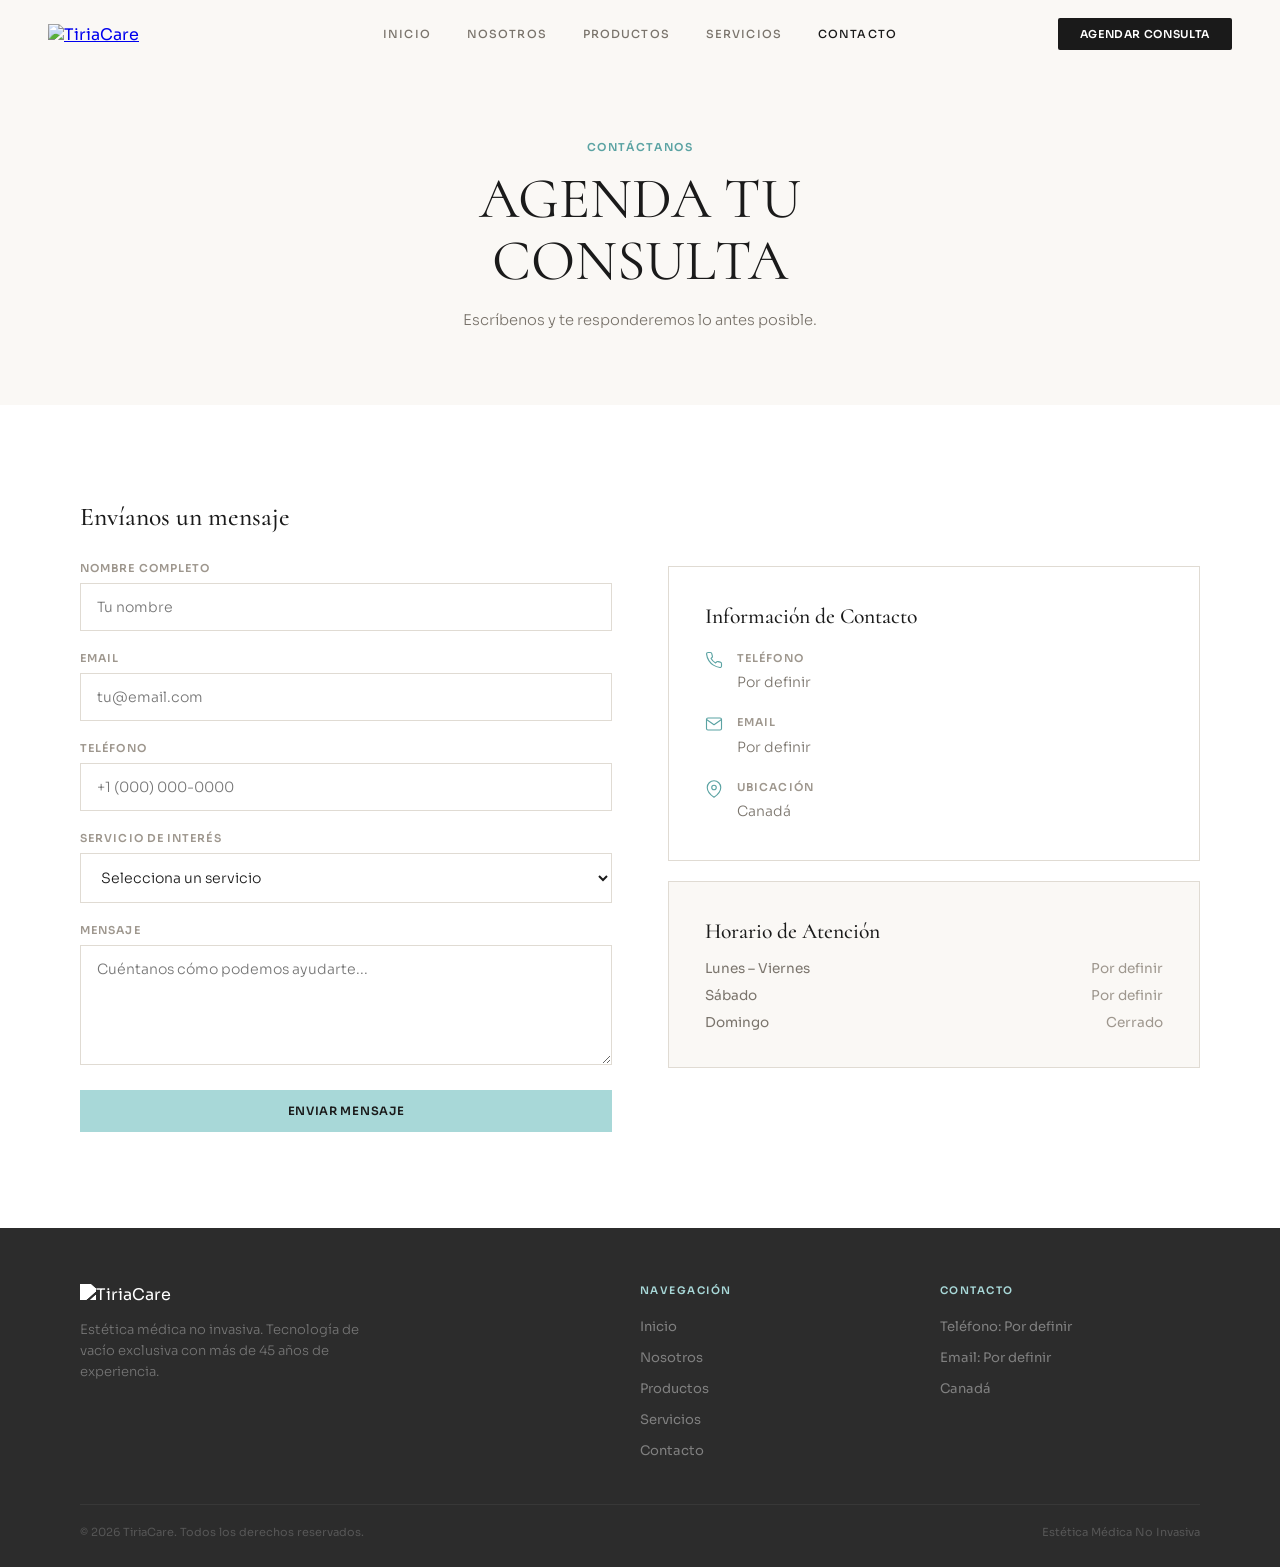
==== commit 6879edde: "Example 2 — Spa wellness teal theme (Dribbble reference) Co-Authored-By: Claude Opus 4.6 (1M context" ====
--- a/pages/contacto.html
+++ b/pages/contacto.html
@@ -8,7 +8,7 @@
 </head>
 <body>
 
-  <nav class="nav" id="navbar">
+  <nav class="nav nav--light" id="navbar">
     <a href="../index.html" class="nav-logo"><img src="../brand_assets/logo.jpeg" alt="TiriaCare"></a>
     <div class="nav-center">
       <a href="../index.html">Inicio</a>
@@ -30,14 +30,14 @@
 
   <div class="page-header">
     <p class="page-header-label reveal">Contáctanos</p>
-    <h1 class="reveal d1">Agenda tu <em>consulta</em></h1>
-    <p class="page-header-sub reveal d2">Estamos aquí para ayudarte. Escríbenos y te responderemos lo antes posible.</p>
+    <h1 class="reveal d1">Agenda tu<br>consulta</h1>
+    <p class="page-header-sub reveal d2">Escríbenos y te responderemos lo antes posible.</p>
   </div>
 
   <section class="section">
-    <div class="container grid-2-1">
+    <div class="container split">
       <div class="reveal">
-        <h2 class="h3" style="margin-bottom: 28px;">Envíanos un mensaje</h2>
+        <h3 class="h3" style="margin-bottom: 28px;">Envíanos un mensaje</h3>
         <form onsubmit="event.preventDefault(); alert('Formulario enviado — funcionalidad por conectar');">
           <div class="form-group">
             <label for="nombre">Nombre completo</label>
@@ -67,16 +67,16 @@
             <label for="mensaje">Mensaje</label>
             <textarea id="mensaje" name="mensaje" placeholder="Cuéntanos cómo podemos ayudarte..."></textarea>
           </div>
-          <button type="submit" class="btn btn-gold" style="width: 100%; justify-content: center;">Enviar Mensaje</button>
+          <button type="submit" class="btn btn-teal" style="width: 100%; justify-content: center;">Enviar Mensaje</button>
         </form>
       </div>
 
       <div class="reveal-right">
-        <div class="card" style="margin-bottom: 24px;">
+        <div class="service-card" style="margin-bottom: 20px;">
           <h3>Información de Contacto</h3>
           <div style="margin-top: 20px; display: flex; flex-direction: column; gap: 18px;">
             <div style="display: flex; align-items: flex-start; gap: 14px;">
-              <svg width="18" height="18" viewBox="0 0 24 24" fill="none" stroke="var(--gold)" stroke-width="1.5" stroke-linecap="round" stroke-linejoin="round" style="flex-shrink: 0; margin-top: 2px;">
+              <svg width="18" height="18" viewBox="0 0 24 24" fill="none" stroke="var(--teal-deep)" stroke-width="1.5" stroke-linecap="round" stroke-linejoin="round" style="flex-shrink: 0; margin-top: 2px;">
                 <path d="M22 16.92v3a2 2 0 0 1-2.18 2 19.79 19.79 0 0 1-8.63-3.07 19.5 19.5 0 0 1-6-6 19.79 19.79 0 0 1-3.07-8.67A2 2 0 0 1 4.11 2h3a2 2 0 0 1 2 1.72c.127.96.361 1.903.7 2.81a2 2 0 0 1-.45 2.11L8.09 9.91a16 16 0 0 0 6 6l1.27-1.27a2 2 0 0 1 2.11-.45c.907.339 1.85.573 2.81.7A2 2 0 0 1 22 16.92z"/>
               </svg>
               <div>
@@ -85,7 +85,7 @@
               </div>
             </div>
             <div style="display: flex; align-items: flex-start; gap: 14px;">
-              <svg width="18" height="18" viewBox="0 0 24 24" fill="none" stroke="var(--gold)" stroke-width="1.5" stroke-linecap="round" stroke-linejoin="round" style="flex-shrink: 0; margin-top: 2px;">
+              <svg width="18" height="18" viewBox="0 0 24 24" fill="none" stroke="var(--teal-deep)" stroke-width="1.5" stroke-linecap="round" stroke-linejoin="round" style="flex-shrink: 0; margin-top: 2px;">
                 <path d="M4 4h16c1.1 0 2 .9 2 2v12c0 1.1-.9 2-2 2H4c-1.1 0-2-.9-2-2V6c0-1.1.9-2 2-2z"/><polyline points="22,6 12,13 2,6"/>
               </svg>
               <div>
@@ -94,7 +94,7 @@
               </div>
             </div>
             <div style="display: flex; align-items: flex-start; gap: 14px;">
-              <svg width="18" height="18" viewBox="0 0 24 24" fill="none" stroke="var(--gold)" stroke-width="1.5" stroke-linecap="round" stroke-linejoin="round" style="flex-shrink: 0; margin-top: 2px;">
+              <svg width="18" height="18" viewBox="0 0 24 24" fill="none" stroke="var(--teal-deep)" stroke-width="1.5" stroke-linecap="round" stroke-linejoin="round" style="flex-shrink: 0; margin-top: 2px;">
                 <path d="M21 10c0 7-9 13-9 13s-9-6-9-13a9 9 0 0 1 18 0z"/><circle cx="12" cy="10" r="3"/>
               </svg>
               <div>
@@ -105,7 +105,7 @@
           </div>
         </div>
 
-        <div class="card" style="background: var(--cream); border-color: var(--sand);">
+        <div class="service-card" style="background: var(--cream); border-color: var(--sand);">
           <h3>Horario de Atención</h3>
           <div style="margin-top: 16px; display: flex; flex-direction: column; gap: 10px;">
             <div style="display: flex; justify-content: space-between; font-size: 0.85rem;">
--- a/styles.css
+++ b/styles.css
@@ -1,23 +1,21 @@
-@import url('https://fonts.googleapis.com/css2?family=Instrument+Serif:ital@0;1&family=Sora:wght@300;400;500;600;700&display=swap');
+@import url('https://fonts.googleapis.com/css2?family=Cormorant:ital,wght@0,300;0,400;0,500;0,600;0,700;1,300;1,400;1,500&family=Sora:wght@300;400;500;600;700&display=swap');
 
 :root {
-  --ink: #111111;
-  --charcoal: #1A1A1A;
-  --graphite: #2A2825;
+  --black: #1A1A1A;
   --white: #FFFFFF;
-  --cream: #F5F2ED;
-  --warm: #EDE8E0;
-  --sand: #D4CFC6;
-  --gold: #B8976A;
-  --gold-light: #D4B98A;
-  --gold-pale: #F0E6D6;
-  --taupe: #9A9189;
-  --stone: #6E665D;
-  --mist: #C5BFB6;
-  --serif: 'Instrument Serif', Georgia, serif;
+  --cream: #FAF8F5;
+  --warm: #F3EFE9;
+  --teal: #A8D8D8;
+  --teal-light: #D0EDED;
+  --teal-dark: #7ABFBF;
+  --teal-deep: #5BA3A3;
+  --sand: #E0DBD3;
+  --stone: #7A746C;
+  --taupe: #9E978E;
+  --charcoal: #2C2C2C;
+  --serif: 'Cormorant', Georgia, serif;
   --sans: 'Sora', system-ui, sans-serif;
   --ease: cubic-bezier(0.22, 1, 0.36, 1);
-  --radius: 0px;
 }
 
 *, *::before, *::after { margin: 0; padding: 0; box-sizing: border-box; }
@@ -25,125 +23,104 @@
 body {
   font-family: var(--sans);
   background: var(--white);
-  color: var(--ink);
+  color: var(--black);
   overflow-x: hidden;
   -webkit-font-smoothing: antialiased;
-  -moz-osx-font-smoothing: grayscale;
-}
-
-::selection {
-  background: var(--gold);
-  color: var(--white);
-}
-
-/* ─── NAVIGATION ─── */
+}
+::selection { background: var(--teal); color: var(--black); }
+
+/* ─── NAV ─── */
 .nav {
   position: fixed;
   top: 0; left: 0; right: 0;
   z-index: 100;
-  padding: 0 56px;
-  height: 72px;
+  padding: 0 48px;
+  height: 68px;
   display: flex;
   align-items: center;
   justify-content: space-between;
-  background: var(--ink);
-  transition: box-shadow 0.4s ease;
+  transition: background 0.4s ease, box-shadow 0.4s ease;
 }
 .nav.scrolled {
-  box-shadow: 0 1px 40px rgba(0,0,0,0.3);
-}
-.nav-logo img {
-  height: 32px;
-  width: auto;
-  filter: brightness(0) invert(1);
-}
+  background: rgba(255,255,255,0.95);
+  backdrop-filter: blur(20px);
+  -webkit-backdrop-filter: blur(20px);
+  box-shadow: 0 1px 0 rgba(0,0,0,0.06);
+}
+.nav-logo img { height: 30px; width: auto; }
+.nav--dark .nav-logo img { filter: brightness(0) invert(1); }
+.nav--light .nav-logo img { filter: none; }
+.nav.scrolled .nav-logo img { filter: none; }
 .nav-center {
   display: flex;
   align-items: center;
-  gap: 40px;
+  gap: 36px;
   position: absolute;
   left: 50%;
   transform: translateX(-50%);
 }
 .nav-center a {
-  font-family: var(--sans);
   font-size: 0.7rem;
   font-weight: 500;
-  letter-spacing: 0.12em;
-  text-transform: uppercase;
-  color: rgba(255,255,255,0.5);
+  letter-spacing: 0.1em;
+  text-transform: uppercase;
   text-decoration: none;
   transition: color 0.3s ease;
-  position: relative;
-}
-.nav-center a::after {
-  content: '';
-  position: absolute;
-  bottom: -4px; left: 0;
-  width: 0; height: 1px;
-  background: var(--gold);
-  transition: width 0.4s var(--ease);
-}
-.nav-center a:hover { color: var(--white); }
-.nav-center a:hover::after { width: 100%; }
-.nav-center a.active { color: var(--gold); }
-.nav-center a.active::after { width: 100%; }
+}
+.nav--dark .nav-center a { color: rgba(255,255,255,0.6); }
+.nav--dark .nav-center a:hover,
+.nav--dark .nav-center a.active { color: var(--white); }
+.nav--light .nav-center a { color: var(--stone); }
+.nav--light .nav-center a:hover,
+.nav--light .nav-center a.active { color: var(--black); }
+.nav.scrolled .nav-center a { color: var(--stone); }
+.nav.scrolled .nav-center a:hover,
+.nav.scrolled .nav-center a.active { color: var(--black); }
+
 .nav-cta {
-  padding: 8px 24px;
-  background: var(--gold);
-  color: var(--ink);
-  font-family: var(--sans);
+  padding: 9px 22px;
   font-size: 0.68rem;
   font-weight: 600;
-  letter-spacing: 0.08em;
+  letter-spacing: 0.06em;
   text-transform: uppercase;
   text-decoration: none;
-  transition: background 0.3s ease, transform 0.3s var(--ease);
-}
-.nav-cta:hover { background: var(--gold-light); transform: translateY(-1px); }
-.nav-cta:focus-visible { outline: 2px solid var(--gold); outline-offset: 3px; }
+  border-radius: 2px;
+  transition: all 0.3s ease;
+}
+.nav--dark .nav-cta { background: var(--white); color: var(--black); }
+.nav--dark .nav-cta:hover { background: var(--teal); }
+.nav--light .nav-cta { background: var(--black); color: var(--white); }
+.nav--light .nav-cta:hover { background: var(--teal-deep); color: var(--white); }
+.nav.scrolled .nav-cta { background: var(--black); color: var(--white); }
+.nav.scrolled .nav-cta:hover { background: var(--teal-deep); }
+.nav-cta:focus-visible { outline: 2px solid var(--teal); outline-offset: 3px; }
 
 /* Hamburger */
 .hamburger {
-  display: none;
-  flex-direction: column;
-  gap: 5px;
-  cursor: pointer;
-  background: none;
-  border: none;
-  padding: 8px;
-  z-index: 300;
-}
-.hamburger span {
-  width: 22px; height: 1.5px;
-  background: var(--white);
-  transition: transform 0.3s ease, opacity 0.3s ease;
-}
+  display: none; flex-direction: column; gap: 5px;
+  cursor: pointer; background: none; border: none; padding: 8px; z-index: 300;
+}
+.hamburger span { width: 22px; height: 1.5px; transition: transform 0.3s ease, opacity 0.3s ease; }
+.nav--dark .hamburger span { background: var(--white); }
+.nav--light .hamburger span { background: var(--black); }
+.nav.scrolled .hamburger span { background: var(--black); }
 .hamburger.active span:nth-child(1) { transform: translateY(6.5px) rotate(45deg); }
 .hamburger.active span:nth-child(2) { opacity: 0; }
 .hamburger.active span:nth-child(3) { transform: translateY(-6.5px) rotate(-45deg); }
 
 .mobile-menu {
-  position: fixed;
-  inset: 0;
-  z-index: 200;
-  background: var(--ink);
-  display: flex;
-  flex-direction: column;
-  align-items: center;
-  justify-content: center;
-  gap: 28px;
+  position: fixed; inset: 0; z-index: 200;
+  background: var(--white);
+  display: flex; flex-direction: column; align-items: center; justify-content: center; gap: 24px;
   transform: translateY(-100%);
   transition: transform 0.5s var(--ease);
 }
 .mobile-menu.open { transform: translateY(0); }
 .mobile-menu a {
-  font-family: var(--serif);
-  font-size: 2rem;
-  color: var(--white);
-  text-decoration: none;
-}
-.mobile-menu a:hover { color: var(--gold); }
+  font-family: var(--serif); font-size: 2rem; font-weight: 500;
+  color: var(--black); text-decoration: none;
+}
+.mobile-menu a:hover { color: var(--teal-deep); }
 
 @media (max-width: 900px) {
   .hamburger { display: flex; }
@@ -152,218 +129,123 @@
 }
 
 /* ─── ANIMATIONS ─── */
-.reveal {
-  opacity: 0;
-  transform: translateY(30px);
-  transition: opacity 0.8s var(--ease), transform 0.8s var(--ease);
-}
+.reveal { opacity: 0; transform: translateY(28px); transition: opacity 0.8s var(--ease), transform 0.8s var(--ease); }
 .reveal.visible { opacity: 1; transform: translateY(0); }
-.reveal-left { opacity: 0; transform: translateX(-30px); transition: opacity 0.8s var(--ease), transform 0.8s var(--ease); }
+.reveal-left { opacity: 0; transform: translateX(-28px); transition: opacity 0.8s var(--ease), transform 0.8s var(--ease); }
 .reveal-left.visible { opacity: 1; transform: translateX(0); }
-.reveal-right { opacity: 0; transform: translateX(30px); transition: opacity 0.8s var(--ease), transform 0.8s var(--ease); }
+.reveal-right { opacity: 0; transform: translateX(28px); transition: opacity 0.8s var(--ease), transform 0.8s var(--ease); }
 .reveal-right.visible { opacity: 1; transform: translateX(0); }
-.d1 { transition-delay: 0.1s; }
-.d2 { transition-delay: 0.2s; }
-.d3 { transition-delay: 0.3s; }
-.d4 { transition-delay: 0.4s; }
-.d5 { transition-delay: 0.5s; }
+.d1 { transition-delay: 0.1s; } .d2 { transition-delay: 0.2s; }
+.d3 { transition-delay: 0.3s; } .d4 { transition-delay: 0.4s; }
 
 /* ─── HERO ─── */
 .hero {
+  position: relative;
   min-height: 100vh;
   display: flex;
   align-items: center;
-  position: relative;
   overflow: hidden;
-  background: var(--ink);
-  color: var(--white);
-}
-.hero::before {
-  content: '';
+}
+.hero-bg {
   position: absolute;
   inset: 0;
-  background:
-    radial-gradient(ellipse 60% 50% at 80% 50%, rgba(184,151,106,0.08), transparent),
-    radial-gradient(ellipse 40% 60% at 20% 80%, rgba(184,151,106,0.04), transparent);
-  pointer-events: none;
+  background: url('brand_assets/products.jpeg') center/cover no-repeat;
+  filter: brightness(0.35);
 }
 .hero-inner {
-  max-width: 1280px;
+  position: relative;
+  max-width: 1200px;
   margin: 0 auto;
-  padding: 140px 56px 100px;
+  padding: 160px 48px 120px;
   display: grid;
-  grid-template-columns: 1fr 1fr;
-  gap: 72px;
+  grid-template-columns: 1.2fr 0.8fr;
+  gap: 60px;
   align-items: center;
   width: 100%;
-  position: relative;
-}
-.hero-overline {
-  display: flex;
-  align-items: center;
-  gap: 12px;
-  margin-bottom: 28px;
-}
-.hero-overline-line { width: 40px; height: 1px; background: var(--gold); }
-.hero-overline span {
-  font-size: 0.68rem;
-  font-weight: 600;
-  letter-spacing: 0.15em;
-  text-transform: uppercase;
-  color: var(--gold);
 }
 .hero h1 {
   font-family: var(--serif);
-  font-size: clamp(3rem, 5.5vw, 4.5rem);
+  font-size: clamp(3.2rem, 6vw, 5.5rem);
   font-weight: 400;
-  line-height: 1.08;
+  line-height: 1.02;
   letter-spacing: -0.02em;
+  color: var(--white);
+  text-transform: uppercase;
   margin-bottom: 24px;
 }
-.hero h1 em {
-  font-style: italic;
-  color: var(--gold);
-}
 .hero-sub {
-  font-size: 0.95rem;
+  font-size: 0.9rem;
   font-weight: 300;
   line-height: 1.8;
-  color: rgba(255,255,255,0.5);
-  max-width: 400px;
-  margin-bottom: 40px;
-}
-.hero-actions { display: flex; gap: 16px; flex-wrap: wrap; }
-.hero-img {
-  position: relative;
-}
-.hero-img img {
-  width: 100%;
-  border-radius: 2px;
-  box-shadow: 0 24px 80px rgba(0,0,0,0.4);
-}
-.hero-stat {
-  position: absolute;
-  bottom: -24px; left: -20px;
+  color: rgba(255,255,255,0.6);
+  max-width: 380px;
+  margin-bottom: 36px;
+}
+.hero-actions { display: flex; gap: 12px; flex-wrap: wrap; }
+
+/* Hero promo card */
+.hero-card {
   background: var(--white);
-  padding: 20px 28px;
-  box-shadow: 0 16px 48px rgba(0,0,0,0.15);
-}
-.hero-stat-num {
-  font-family: var(--serif);
-  font-size: 2.4rem;
-  font-weight: 400;
-  color: var(--gold);
-  line-height: 1;
-}
-.hero-stat-label {
+  padding: 28px;
+  max-width: 280px;
+  box-shadow: 0 20px 60px rgba(0,0,0,0.2);
+  justify-self: end;
+}
+.hero-card img { width: 100%; margin-bottom: 16px; }
+.hero-card-label {
   font-size: 0.65rem;
   font-weight: 600;
   letter-spacing: 0.1em;
   text-transform: uppercase;
+  color: var(--teal-deep);
+  margin-bottom: 6px;
+}
+.hero-card h3 {
+  font-family: var(--serif);
+  font-size: 1.3rem;
+  font-weight: 500;
+  margin-bottom: 8px;
+}
+.hero-card p {
+  font-size: 0.78rem;
+  font-weight: 400;
   color: var(--stone);
-  margin-top: 4px;
+  line-height: 1.6;
 }
 @media (max-width: 900px) {
-  .hero-inner { grid-template-columns: 1fr; gap: 48px; padding: 120px 20px 60px; }
-  .hero-img { order: -1; }
-  .hero-stat { left: 0; bottom: -16px; }
+  .hero-inner { grid-template-columns: 1fr; padding: 140px 20px 80px; gap: 32px; }
+  .hero-card { justify-self: start; max-width: 260px; }
 }
 
 /* ─── BUTTONS ─── */
 .btn {
-  display: inline-flex;
-  align-items: center;
-  gap: 8px;
-  padding: 15px 32px;
-  font-family: var(--sans);
-  font-size: 0.72rem;
-  font-weight: 600;
-  letter-spacing: 0.08em;
-  text-transform: uppercase;
-  text-decoration: none;
-  cursor: pointer;
-  border: none;
+  display: inline-flex; align-items: center; gap: 8px;
+  padding: 14px 30px;
+  font-family: var(--sans); font-size: 0.72rem; font-weight: 600;
+  letter-spacing: 0.06em; text-transform: uppercase;
+  text-decoration: none; cursor: pointer; border: none;
   transition: transform 0.3s var(--ease), box-shadow 0.3s ease, background 0.3s ease, color 0.3s ease, border-color 0.3s ease;
 }
 .btn:active { transform: translateY(0) !important; }
-.btn:focus-visible { outline: 2px solid var(--gold); outline-offset: 3px; }
-.btn-gold { background: var(--gold); color: var(--white); }
-.btn-gold:hover { background: var(--gold-light); transform: translateY(-2px); box-shadow: 0 8px 24px rgba(184,151,106,0.3); }
-.btn-dark { background: var(--ink); color: var(--white); }
-.btn-dark:hover { background: var(--charcoal); transform: translateY(-2px); box-shadow: 0 8px 24px rgba(0,0,0,0.2); }
-.btn-outline-light {
-  background: transparent;
-  color: var(--white);
-  border: 1px solid rgba(255,255,255,0.25);
-}
-.btn-outline-light:hover { border-color: var(--gold); color: var(--gold); transform: translateY(-2px); }
-.btn-outline {
-  background: transparent;
-  color: var(--ink);
-  border: 1px solid var(--sand);
-}
-.btn-outline:hover { border-color: var(--ink); transform: translateY(-2px); }
-.btn-white { background: var(--white); color: var(--ink); }
+.btn:focus-visible { outline: 2px solid var(--teal); outline-offset: 3px; }
+.btn-teal { background: var(--teal); color: var(--black); }
+.btn-teal:hover { background: var(--teal-dark); transform: translateY(-2px); box-shadow: 0 8px 24px rgba(168,216,216,0.3); }
+.btn-dark { background: var(--black); color: var(--white); }
+.btn-dark:hover { background: var(--charcoal); transform: translateY(-2px); }
+.btn-white { background: var(--white); color: var(--black); }
 .btn-white:hover { transform: translateY(-2px); box-shadow: 0 8px 24px rgba(0,0,0,0.08); }
-
-/* ─── PAGE HEADER ─── */
-.page-header {
-  padding: 160px 56px 80px;
-  text-align: center;
-  background: var(--ink);
-  color: var(--white);
-  position: relative;
-  overflow: hidden;
-}
-.page-header::before {
-  content: '';
-  position: absolute;
-  top: -30%; left: 50%;
-  transform: translateX(-50%);
-  width: 500px; height: 500px;
-  border-radius: 50%;
-  background: radial-gradient(circle, rgba(184,151,106,0.06), transparent 70%);
-  pointer-events: none;
-}
-.page-header-label {
-  font-size: 0.68rem;
-  font-weight: 600;
-  letter-spacing: 0.15em;
-  text-transform: uppercase;
-  color: var(--gold);
-  margin-bottom: 16px;
-  position: relative;
-}
-.page-header h1 {
-  font-family: var(--serif);
-  font-size: clamp(2.4rem, 4.5vw, 3.4rem);
-  font-weight: 400;
-  line-height: 1.12;
-  letter-spacing: -0.02em;
-  max-width: 580px;
-  margin: 0 auto;
-  position: relative;
-}
-.page-header h1 em { font-style: italic; color: var(--gold); }
-.page-header-sub {
-  font-size: 0.92rem;
-  font-weight: 300;
-  line-height: 1.7;
-  color: rgba(255,255,255,0.45);
-  max-width: 460px;
-  margin: 18px auto 0;
-  position: relative;
-}
-@media (max-width: 900px) {
-  .page-header { padding: 130px 20px 60px; }
-}
+.btn-outline { background: transparent; color: var(--black); border: 1.5px solid var(--sand); }
+.btn-outline:hover { border-color: var(--black); transform: translateY(-2px); }
+.btn-outline-light { background: transparent; color: var(--white); border: 1.5px solid rgba(255,255,255,0.3); }
+.btn-outline-light:hover { border-color: var(--white); transform: translateY(-2px); }
 
 /* ─── SECTIONS ─── */
-.section { padding: 100px 56px; }
-.section-sm { padding: 56px 56px; }
-.section-dark { background: var(--ink); color: var(--white); }
+.section { padding: 96px 48px; }
+.section-sm { padding: 56px 48px; }
 .section-cream { background: var(--cream); }
 .section-warm { background: var(--warm); }
+.section-teal { background: var(--teal-light); }
+.section-dark { background: var(--black); color: var(--white); }
 .container { max-width: 1120px; margin: 0 auto; }
 .container-narrow { max-width: 680px; margin: 0 auto; }
 @media (max-width: 900px) {
@@ -373,290 +255,309 @@
 
 /* ─── LABELS ─── */
 .label {
-  font-size: 0.68rem;
-  font-weight: 600;
-  letter-spacing: 0.12em;
-  text-transform: uppercase;
-  color: var(--gold);
-  margin-bottom: 12px;
-}
-.label-muted { color: var(--taupe); }
-.label-light { color: var(--gold-light); }
+  font-size: 0.68rem; font-weight: 600;
+  letter-spacing: 0.12em; text-transform: uppercase;
+  color: var(--teal-deep); margin-bottom: 10px;
+}
+.label-dark { color: var(--taupe); }
 
 /* ─── HEADINGS ─── */
 .h2 {
   font-family: var(--serif);
-  font-size: clamp(2rem, 3.2vw, 2.8rem);
-  font-weight: 400;
-  line-height: 1.12;
-  letter-spacing: -0.02em;
-}
-.h2 em { font-style: italic; color: var(--gold); }
+  font-size: clamp(2rem, 3.5vw, 3rem);
+  font-weight: 400; line-height: 1.1;
+  letter-spacing: -0.01em;
+  text-transform: uppercase;
+}
 .h3 {
   font-family: var(--serif);
-  font-size: clamp(1.2rem, 1.8vw, 1.5rem);
-  font-weight: 400;
-  line-height: 1.25;
-}
-.body-text {
-  font-size: 0.92rem;
-  font-weight: 300;
-  line-height: 1.75;
-  color: var(--stone);
-}
-.body-text-light {
-  font-size: 0.92rem;
-  font-weight: 300;
-  line-height: 1.75;
-  color: rgba(255,255,255,0.45);
-}
-
-/* ─── CARDS ─── */
-.card {
+  font-size: clamp(1.3rem, 2vw, 1.6rem);
+  font-weight: 500; line-height: 1.25;
+}
+.body-text { font-size: 0.9rem; font-weight: 300; line-height: 1.75; color: var(--stone); }
+
+/* ─── SPLIT SECTION (image + text side by side) ─── */
+.split {
+  display: grid;
+  grid-template-columns: 1fr 1fr;
+  gap: 56px;
+  align-items: center;
+}
+.split-reverse { direction: rtl; }
+.split-reverse > * { direction: ltr; }
+@media (max-width: 900px) {
+  .split, .split-reverse { grid-template-columns: 1fr; gap: 32px; }
+}
+.split-img {
+  width: 100%;
+  height: 400px;
+  object-fit: cover;
+}
+.split-img-tall { height: 480px; }
+
+/* ─── IMAGE GRID (3 images side by side) ─── */
+.img-trio {
+  display: grid;
+  grid-template-columns: 1fr 1fr 1fr;
+  gap: 16px;
+}
+.img-trio img {
+  width: 100%;
+  height: 320px;
+  object-fit: cover;
+}
+@media (max-width: 900px) {
+  .img-trio { grid-template-columns: 1fr; }
+  .img-trio img { height: 240px; }
+}
+
+/* ─── TEAL PROMO BAND ─── */
+.promo-band {
+  background: var(--teal-light);
+  padding: 64px 48px;
+}
+.promo-inner {
+  max-width: 1120px;
+  margin: 0 auto;
+  display: grid;
+  grid-template-columns: 1fr 1fr;
+  gap: 48px;
+  align-items: center;
+}
+.promo-text h2 {
+  font-family: var(--serif);
+  font-size: clamp(1.8rem, 3vw, 2.6rem);
+  font-weight: 500;
+  text-transform: uppercase;
+  line-height: 1.1;
+  margin-bottom: 16px;
+}
+.promo-badges {
+  display: flex;
+  gap: 12px;
+  margin-bottom: 20px;
+  flex-wrap: wrap;
+}
+.promo-badge {
+  padding: 8px 16px;
+  background: var(--teal);
+  font-size: 0.7rem;
+  font-weight: 600;
+  letter-spacing: 0.04em;
+  color: var(--black);
+}
+.promo-images {
+  display: grid;
+  grid-template-columns: 1fr 1fr;
+  gap: 12px;
+}
+.promo-images img {
+  width: 100%;
+  height: 200px;
+  object-fit: cover;
+}
+@media (max-width: 900px) {
+  .promo-band { padding: 48px 20px; }
+  .promo-inner { grid-template-columns: 1fr; }
+}
+
+/* ─── SERVICE CARDS ─── */
+.service-card {
   background: var(--white);
-  padding: 40px;
   border: 1px solid var(--sand);
+  padding: 36px;
+  transition: transform 0.4s var(--ease), box-shadow 0.4s ease, border-color 0.3s ease;
   position: relative;
   overflow: hidden;
-  transition: transform 0.5s var(--ease), box-shadow 0.5s ease, border-color 0.3s ease;
-}
-.card::before {
+}
+.service-card::after {
   content: '';
   position: absolute;
-  top: 0; left: 0;
-  width: 100%; height: 2px;
-  background: linear-gradient(90deg, var(--gold), var(--gold-light));
+  bottom: 0; left: 0;
+  width: 100%; height: 3px;
+  background: var(--teal);
   transform: scaleX(0);
   transform-origin: left;
-  transition: transform 0.5s var(--ease);
-}
-.card:hover {
+  transition: transform 0.4s var(--ease);
+}
+.service-card:hover {
   transform: translateY(-4px);
-  box-shadow: 0 16px 48px rgba(0,0,0,0.06);
-  border-color: var(--gold-light);
-}
-.card:hover::before { transform: scaleX(1); }
-.card-dark {
-  background: var(--charcoal);
-  border-color: rgba(255,255,255,0.06);
-}
-.card-dark:hover { border-color: rgba(184,151,106,0.3); box-shadow: 0 16px 48px rgba(0,0,0,0.2); }
-.card-num {
-  font-family: var(--serif);
-  font-size: 2.8rem;
-  font-weight: 400;
-  color: var(--sand);
+  box-shadow: 0 12px 36px rgba(0,0,0,0.06);
+  border-color: var(--teal);
+}
+.service-card:hover::after { transform: scaleX(1); }
+.service-card-num {
+  font-family: var(--serif);
+  font-size: 2.4rem;
+  font-weight: 300;
+  color: var(--teal);
   line-height: 1;
-  margin-bottom: 16px;
-}
-.card-dark .card-num { color: rgba(255,255,255,0.06); font-size: 3.2rem; }
-.card h3 {
-  font-family: var(--serif);
-  font-size: 1.4rem;
-  font-weight: 400;
-  margin-bottom: 6px;
-}
-.card .tag {
+  margin-bottom: 14px;
+}
+.service-card h3 {
+  font-family: var(--serif);
+  font-size: 1.35rem;
+  font-weight: 500;
+  margin-bottom: 10px;
+}
+.service-card p {
+  font-size: 0.85rem;
+  font-weight: 300;
+  line-height: 1.7;
+  color: var(--stone);
+}
+
+/* ─── PRODUCT CARDS ─── */
+.product-card {
+  background: var(--white);
+  border: 1px solid var(--sand);
+  overflow: hidden;
+  transition: transform 0.4s var(--ease), box-shadow 0.4s ease;
+}
+.product-card:hover {
+  transform: translateY(-4px);
+  box-shadow: 0 16px 48px rgba(0,0,0,0.07);
+}
+.product-card-img {
+  height: 200px;
+  background: var(--teal-light);
+  display: flex;
+  align-items: center;
+  justify-content: center;
+  padding: 24px;
+  overflow: hidden;
+}
+.product-card-img img {
+  max-height: 100%;
+  max-width: 100%;
+  object-fit: contain;
+  transition: transform 0.6s var(--ease);
+}
+.product-card:hover .product-card-img img { transform: scale(1.05); }
+.product-card-body {
+  padding: 28px;
+}
+.product-card-body .tag {
   font-size: 0.65rem;
   font-weight: 600;
   letter-spacing: 0.1em;
   text-transform: uppercase;
-  color: var(--gold);
-  margin-bottom: 14px;
+  color: var(--teal-deep);
+  margin-bottom: 6px;
   display: block;
 }
-.card p {
-  font-size: 0.88rem;
+.product-card-body h3 {
+  font-family: var(--serif);
+  font-size: 1.3rem;
+  font-weight: 500;
+  margin-bottom: 8px;
+}
+.product-card-body p {
+  font-size: 0.82rem;
   font-weight: 300;
   line-height: 1.7;
   color: var(--stone);
 }
-.card-dark h3 { color: var(--white); }
-.card-dark p { color: rgba(255,255,255,0.45); }
-.card-features {
+.product-card-features {
   list-style: none;
-  margin-top: 20px;
+  margin-top: 14px;
   display: flex;
   flex-direction: column;
-  gap: 10px;
-}
-.card-features li {
+  gap: 6px;
+}
+.product-card-features li {
   display: flex;
   align-items: center;
-  gap: 12px;
-  font-size: 0.82rem;
-  font-weight: 400;
+  gap: 8px;
+  font-size: 0.78rem;
   color: var(--stone);
 }
-.card-dark .card-features li { color: rgba(255,255,255,0.45); }
-.card-features li::before {
-  content: '';
-  width: 4px; height: 4px;
-  border-radius: 50%;
-  background: var(--gold);
-  flex-shrink: 0;
+.product-card-features li::before {
+  content: ''; width: 4px; height: 4px;
+  border-radius: 50%; background: var(--teal-deep); flex-shrink: 0;
 }
 
 /* ─── GRIDS ─── */
-.grid-2 { display: grid; grid-template-columns: 1fr 1fr; gap: 28px; }
-.grid-3 { display: grid; grid-template-columns: repeat(3, 1fr); gap: 28px; }
-.grid-2-1 { display: grid; grid-template-columns: 1fr 1fr; gap: 64px; align-items: center; }
-@media (max-width: 1024px) { .grid-3 { grid-template-columns: 1fr; } }
-@media (max-width: 900px) {
-  .grid-2, .grid-3, .grid-2-1 { grid-template-columns: 1fr; gap: 20px; }
-  .grid-2-1 { gap: 40px; }
-}
-
-/* ─── HIGHLIGHTS BAR ─── */
-.highlights {
-  display: grid;
-  grid-template-columns: repeat(3, 1fr);
-  background: var(--charcoal);
-}
-.highlight-item {
-  padding: 44px 32px;
-  text-align: center;
-  border-right: 1px solid rgba(255,255,255,0.06);
-  transition: background 0.3s ease;
-}
-.highlight-item:last-child { border-right: none; }
-.highlight-item:hover { background: rgba(255,255,255,0.02); }
-.highlight-num {
-  font-family: var(--serif);
-  font-size: 2.6rem;
-  font-weight: 400;
-  color: var(--gold);
-  line-height: 1;
-}
-.highlight-text {
-  font-size: 0.68rem;
-  font-weight: 600;
-  letter-spacing: 0.1em;
-  text-transform: uppercase;
-  color: rgba(255,255,255,0.3);
-  margin-top: 8px;
-}
-@media (max-width: 900px) {
-  .highlights { grid-template-columns: 1fr; }
-  .highlight-item { border-right: none; border-bottom: 1px solid rgba(255,255,255,0.06); padding: 28px 20px; }
-  .highlight-item:last-child { border-bottom: none; }
-}
-
-/* ─── SERVICE ROWS ─── */
-.service-row {
-  display: flex;
-  align-items: center;
-  gap: 20px;
-  padding: 24px 0;
-  border-bottom: 1px solid var(--sand);
-  cursor: pointer;
-  transition: padding-left 0.3s var(--ease);
-}
-.service-row:first-child { border-top: 1px solid var(--sand); }
-.service-row:hover { padding-left: 16px; }
-.service-row-num {
-  font-family: var(--serif);
-  font-size: 1rem;
-  color: var(--gold);
-  min-width: 28px;
-}
-.service-row h3 {
-  font-family: var(--serif);
-  font-size: 1.25rem;
-  font-weight: 400;
-  flex: 1;
-}
-.service-row-arrow {
-  font-size: 1.1rem;
-  color: var(--mist);
-  transition: transform 0.3s var(--ease), color 0.3s ease;
-}
-.service-row:hover .service-row-arrow { transform: translateX(6px); color: var(--gold); }
+.grid-2 { display: grid; grid-template-columns: 1fr 1fr; gap: 24px; }
+.grid-3 { display: grid; grid-template-columns: repeat(3, 1fr); gap: 24px; }
+.grid-4 { display: grid; grid-template-columns: repeat(4, 1fr); gap: 24px; }
+@media (max-width: 1024px) { .grid-3, .grid-4 { grid-template-columns: 1fr 1fr; } }
+@media (max-width: 768px) { .grid-2, .grid-3, .grid-4 { grid-template-columns: 1fr; } }
+
+/* ─── CONDITION CHIPS ─── */
+.chip {
+  display: inline-block;
+  padding: 8px 18px;
+  background: var(--teal-light);
+  font-size: 0.75rem;
+  font-weight: 500;
+  color: var(--teal-deep);
+  transition: all 0.3s ease;
+}
+.chip:hover { background: var(--teal); transform: translateY(-2px); }
+
+/* ─── ZONE TAGS ─── */
+.zone-tag {
+  display: inline-flex; align-items: center; gap: 6px;
+  padding: 6px 14px;
+  background: var(--cream);
+  font-size: 0.75rem; font-weight: 500; color: var(--stone);
+  border: 1px solid var(--sand);
+}
 
 /* ─── CTA BANNER ─── */
 .cta-banner {
-  padding: 100px 56px;
-  background: var(--ink);
+  padding: 96px 48px;
+  background: var(--black);
   text-align: center;
   position: relative;
   overflow: hidden;
 }
-.cta-banner::before {
-  content: '';
-  position: absolute;
-  width: 600px; height: 600px;
-  border-radius: 50%;
-  background: radial-gradient(circle, rgba(184,151,106,0.06), transparent 70%);
-  top: 50%; left: 50%;
-  transform: translate(-50%, -50%);
-  pointer-events: none;
-}
 .cta-banner h2 {
   font-family: var(--serif);
-  font-size: clamp(2rem, 3.5vw, 2.8rem);
+  font-size: clamp(2rem, 3.5vw, 3rem);
   font-weight: 400;
   color: var(--white);
+  text-transform: uppercase;
   margin-bottom: 16px;
-  position: relative;
-}
-.cta-banner h2 em { font-style: italic; color: var(--gold); }
+}
 .cta-banner p {
-  font-size: 0.92rem;
-  font-weight: 300;
+  font-size: 0.9rem; font-weight: 300;
   color: rgba(255,255,255,0.4);
   max-width: 420px;
-  margin: 0 auto 36px;
+  margin: 0 auto 32px;
   line-height: 1.7;
-  position: relative;
 }
 @media (max-width: 900px) { .cta-banner { padding: 64px 20px; } }
 
 /* ─── FOOTER ─── */
 .footer {
-  padding: 56px 56px 28px;
-  background: var(--ink);
+  padding: 56px 48px 28px;
+  background: var(--charcoal);
   color: var(--white);
-  border-top: 1px solid rgba(255,255,255,0.04);
 }
 .footer-grid {
-  max-width: 1120px;
-  margin: 0 auto;
-  display: grid;
-  grid-template-columns: 2fr 1fr 1fr;
-  gap: 40px;
+  max-width: 1120px; margin: 0 auto;
+  display: grid; grid-template-columns: 2fr 1fr 1fr; gap: 40px;
 }
 .footer-brand p {
-  font-size: 0.82rem;
-  font-weight: 300;
-  color: rgba(255,255,255,0.3);
-  line-height: 1.6;
-  max-width: 280px;
-  margin-top: 14px;
+  font-size: 0.82rem; font-weight: 300;
+  color: rgba(255,255,255,0.35);
+  line-height: 1.6; max-width: 280px; margin-top: 14px;
 }
 .footer h4 {
-  font-size: 0.65rem;
-  font-weight: 600;
-  letter-spacing: 0.14em;
-  text-transform: uppercase;
-  color: var(--gold);
-  margin-bottom: 18px;
+  font-size: 0.65rem; font-weight: 600;
+  letter-spacing: 0.14em; text-transform: uppercase;
+  color: var(--teal); margin-bottom: 18px;
 }
 .footer-links { list-style: none; display: flex; flex-direction: column; gap: 10px; }
-.footer-links a {
-  font-size: 0.82rem;
-  font-weight: 400;
-  color: rgba(255,255,255,0.4);
-  text-decoration: none;
-  transition: color 0.3s ease;
-}
+.footer-links a { font-size: 0.82rem; color: rgba(255,255,255,0.4); text-decoration: none; transition: color 0.3s ease; }
 .footer-links a:hover { color: var(--white); }
 .footer-bottom {
-  max-width: 1120px;
-  margin: 44px auto 0;
+  max-width: 1120px; margin: 44px auto 0;
   padding-top: 20px;
-  border-top: 1px solid rgba(255,255,255,0.04);
-  display: flex;
-  justify-content: space-between;
+  border-top: 1px solid rgba(255,255,255,0.06);
+  display: flex; justify-content: space-between;
 }
 .footer-bottom p { font-size: 0.7rem; color: rgba(255,255,255,0.2); }
 @media (max-width: 900px) {
@@ -665,87 +566,50 @@
   .footer-bottom { flex-direction: column; gap: 6px; }
 }
 
-/* ─── ABOUT IMAGE ─── */
-.about-img { width: 100%; box-shadow: 0 20px 60px rgba(0,0,0,0.1); }
-
-/* ─── PRODUCT IMAGE ─── */
-.product-hero-img {
-  width: 100%;
-  max-width: 560px;
-  margin: 0 auto;
-  display: block;
-  box-shadow: 0 20px 60px rgba(0,0,0,0.1);
-}
-
-/* ─── CONDITION CHIPS ─── */
-.chip {
-  display: inline-block;
-  padding: 8px 18px;
-  border: 1px solid var(--sand);
-  font-size: 0.78rem;
-  font-weight: 500;
-  color: var(--stone);
-  transition: all 0.3s ease;
-  cursor: default;
-}
-.chip:hover {
-  background: var(--ink);
-  color: var(--white);
-  border-color: var(--ink);
-  transform: translateY(-2px);
-}
-
-/* ─── ZONE TAGS ─── */
-.zone-tag {
-  display: inline-flex;
-  align-items: center;
-  gap: 6px;
-  padding: 6px 14px;
-  background: var(--gold-pale);
-  font-size: 0.75rem;
-  font-weight: 500;
-  color: var(--gold);
-}
-
 /* ─── FORM ─── */
 .form-group { margin-bottom: 20px; }
 .form-group label {
-  display: block;
-  font-size: 0.68rem;
-  font-weight: 600;
-  letter-spacing: 0.1em;
-  text-transform: uppercase;
-  color: var(--taupe);
-  margin-bottom: 8px;
-}
-.form-group input,
-.form-group textarea,
-.form-group select {
-  width: 100%;
-  padding: 14px 16px;
-  font-family: var(--sans);
-  font-size: 0.88rem;
-  font-weight: 300;
-  color: var(--ink);
-  background: var(--white);
-  border: 1px solid var(--sand);
-  outline: none;
+  display: block; font-size: 0.68rem; font-weight: 600;
+  letter-spacing: 0.1em; text-transform: uppercase;
+  color: var(--taupe); margin-bottom: 8px;
+}
+.form-group input, .form-group textarea, .form-group select {
+  width: 100%; padding: 14px 16px;
+  font-family: var(--sans); font-size: 0.88rem; font-weight: 300;
+  color: var(--black); background: var(--white);
+  border: 1.5px solid var(--sand); outline: none;
   transition: border-color 0.3s ease;
 }
-.form-group input:focus,
-.form-group textarea:focus,
-.form-group select:focus {
-  border-color: var(--gold);
-}
+.form-group input:focus, .form-group textarea:focus, .form-group select:focus { border-color: var(--teal-deep); }
 .form-group textarea { resize: vertical; min-height: 120px; }
 
-/* ─── DIVIDER ─── */
-.divider {
-  width: 60px;
-  height: 1px;
-  background: var(--gold);
-  margin: 0 auto;
-}
-
-/* ─── LOGO UTILITY ─── */
+/* ─── PAGE HEADER ─── */
+.page-header {
+  padding: 140px 48px 72px;
+  background: var(--cream);
+  text-align: center;
+}
+.page-header-label {
+  font-size: 0.68rem; font-weight: 600;
+  letter-spacing: 0.15em; text-transform: uppercase;
+  color: var(--teal-deep); margin-bottom: 14px;
+}
+.page-header h1 {
+  font-family: var(--serif);
+  font-size: clamp(2.4rem, 4.5vw, 3.6rem);
+  font-weight: 400; line-height: 1.08;
+  text-transform: uppercase;
+  max-width: 600px; margin: 0 auto;
+}
+.page-header-sub {
+  font-size: 0.92rem; font-weight: 300; line-height: 1.7;
+  color: var(--stone); max-width: 460px; margin: 16px auto 0;
+}
+@media (max-width: 900px) { .page-header { padding: 120px 20px 56px; } }
+
+/* Utility */
 .logo-white { filter: brightness(0) invert(1); }
+.text-center { text-align: center; }
+.mt-sm { margin-top: 16px; }
+.mt-md { margin-top: 28px; }
+.mt-lg { margin-top: 48px; }
